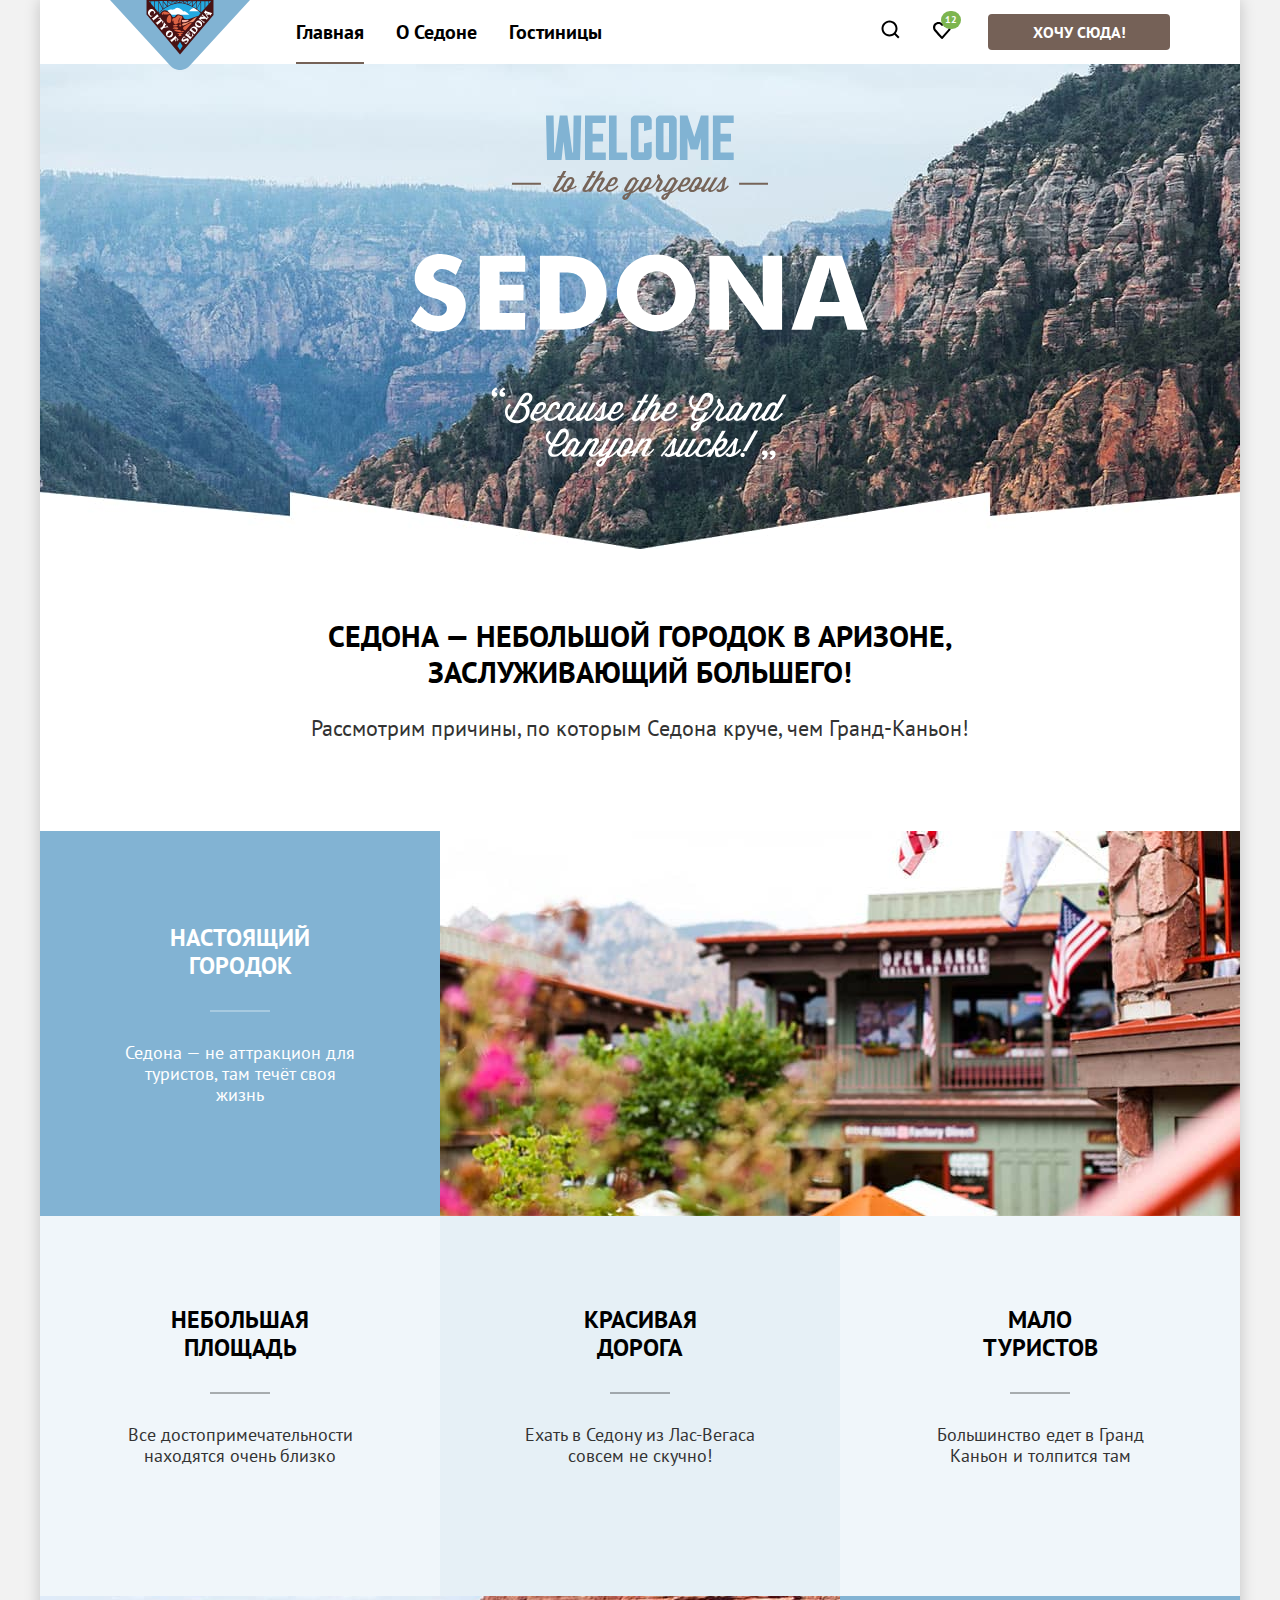
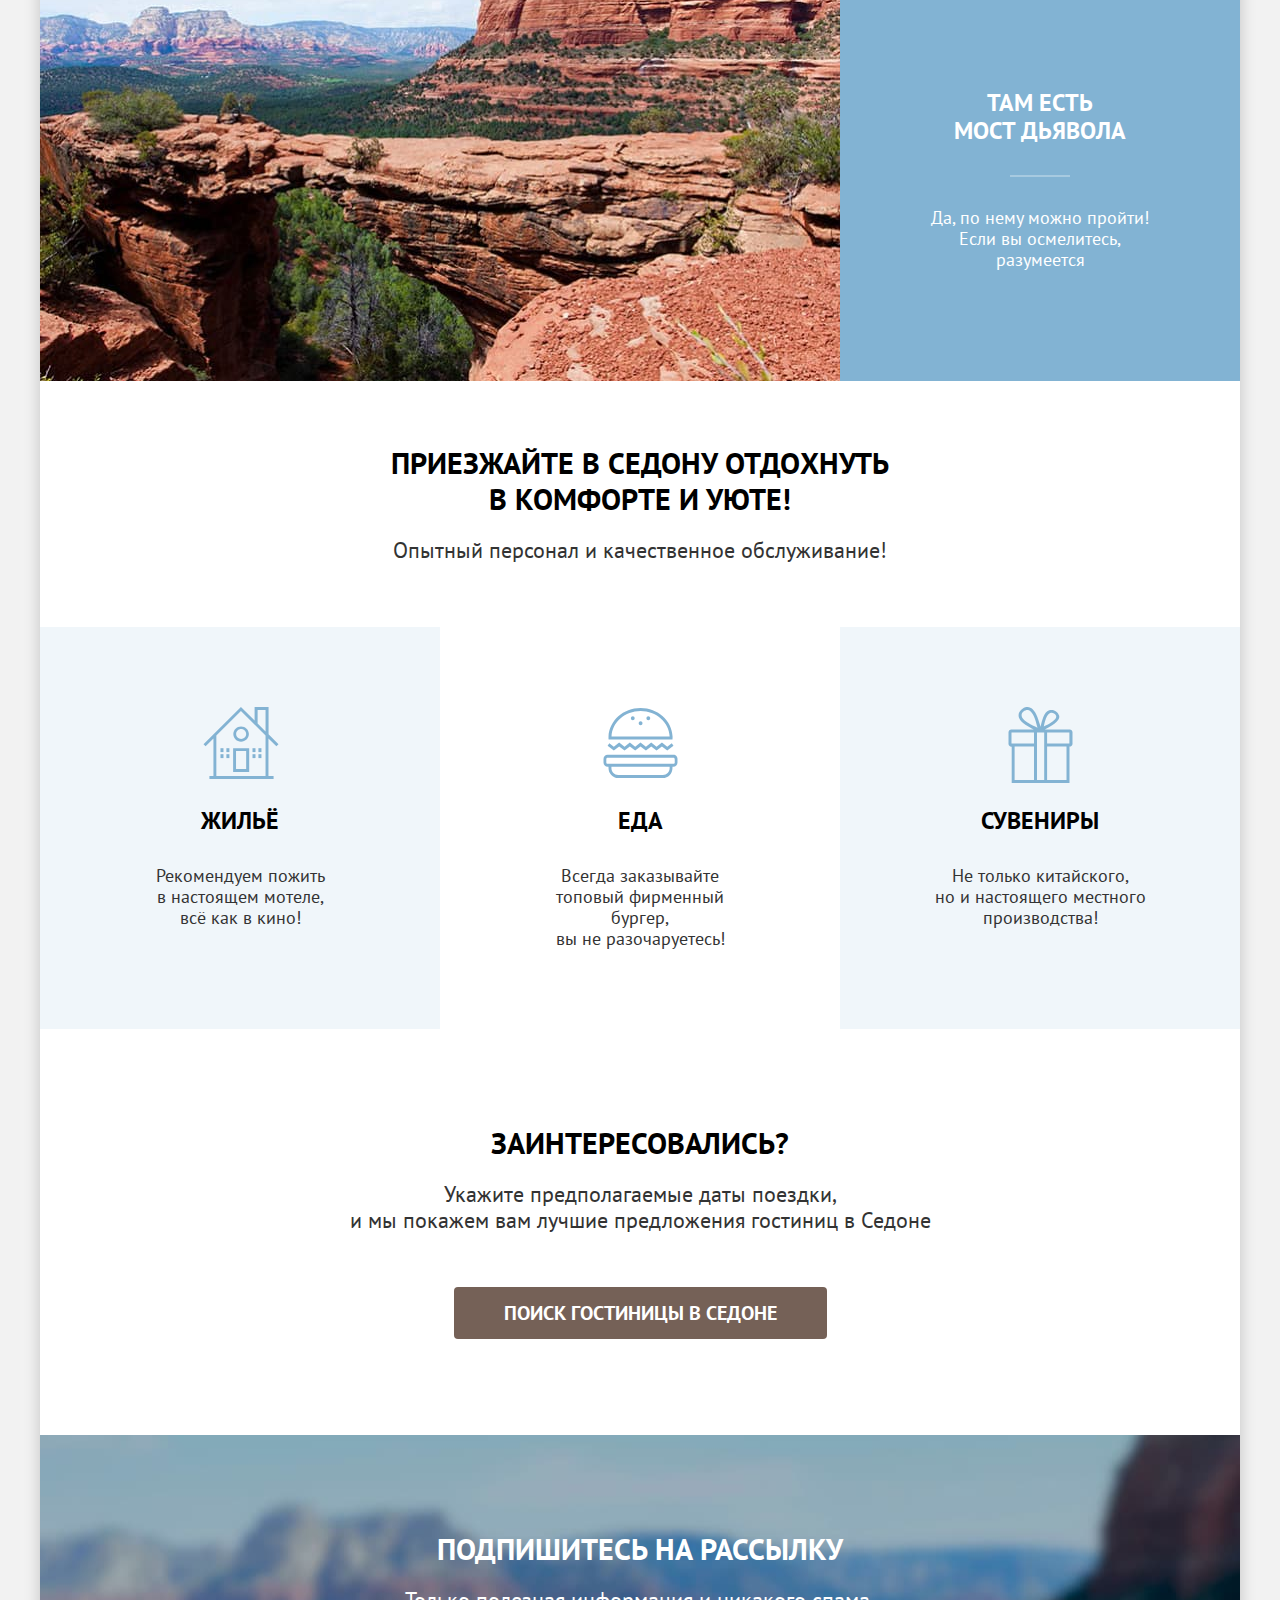
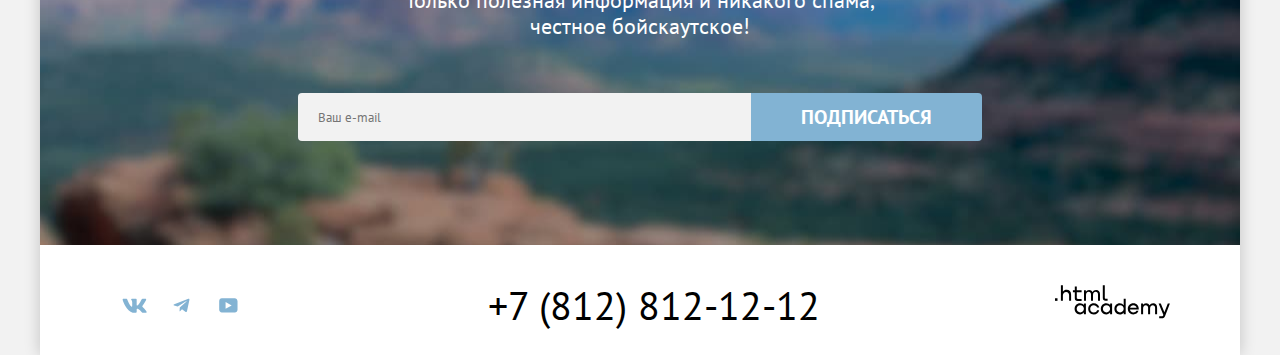
==== 9/index.html @ 5ef9a670 ":heavy_check_mark: Сборка #9" ====
<!DOCTYPE html>
<html lang="ru">

  <head>
    <meta charset="utf-8" />
    <link rel="stylesheet" href="styles/styles.css">
    <title>Седона - город в Аризоне</title>
    <base href="https://htmlacademy-htmlcss.github.io/2391991-sedona-38/9/">
</head>

  <body>
    <div class="page-container">
      <header class="page-header" data-test="header">
        <nav class="navigation">
          <a class="logo-link">
            <img class="logo" src="images/logo.svg" width="140" height="70" alt="Логотип сайта Sedona" />
          </a>
          <ul class="navigation-list">
            <li class="navigation-item">
              <a class="navigation-link navigation-link-current">Главная</a>
            </li>
            <li class="navigation-item">
              <a class="navigation-link" href="#">О Седоне</a>
            </li>
            <li class="navigation-item">
              <a class="navigation-link" href="catalog.html">Гостиницы</a>
            </li>
          </ul>

          <ul class="navigation-list navigation-user">
            <li class="navigation-item">
              <a class="navigation-link" href="#">
                <svg class="navigation-icon" aria-hidden="true" focusable="false" xmlns="http://www.w3.org/2000/svg"
                  width="19" height="19" viewBox="0 0 19 19" fill="none">
                  <path
                    d="M18.5 17.0083L14.8 13.3287C15.8 12.0359 16.5 10.3453 16.5 8.4558C16.5 4.08011 12.9 0.5 8.5 0.5C4.1 0.5 0.5 4.17956 0.5 8.55525C0.5 12.9309 4.1 16.511 8.5 16.511C10.3 16.511 12 15.9144 13.4 14.8204L17.1 18.5L18.5 17.0083ZM8.5 14.5221C5.2 14.5221 2.5 11.837 2.5 8.55525C2.5 5.27348 5.2 2.5884 8.5 2.5884C11.8 2.5884 14.5 5.27348 14.5 8.55525C14.5 11.837 11.8 14.5221 8.5 14.5221Z" />
                </svg>
                <span class="visually-hidden" data-test="search">Поиск</span>
              </a>
            </li>
            <li class="navigation-item">
              <a class="navigation-link" href="#">
                <svg class="navigation-icon" aria-hidden="true" focusable="false" xmlns="http://www.w3.org/2000/svg"
                  width="18" height="17" viewBox="0 0 18 17" fill="none">
                  <path
                    d="M8.9 17C8.6 17 8.3 16.9 8.1 16.6C2.7 10.5 1.4 9.1 1.1 8.7C0.4 7.8 0 6.6 0 5.4C0 2.4 2.4 0 5.5 0C6.8 0 8 0.5 9 1.3C10 0.5 11.3 0 12.5 0C15.5 0 18 2.4 18 5.4C18 6.7 17.5 7.9 16.7 8.8L9.7 16.7C9.5 16.9 9.3 17 8.9 17ZM2.9 7.5C3.2 7.9 6.4 11.5 9 14.4L15.2 7.4C15.7 6.9 15.9 6.2 15.9 5.4C15.9 3.6 14.4 2.1 12.6 2.1C11.6 2.1 10.6 2.6 9.9 3.4C9.6 3.7 9.3 3.8 9 3.8C8.7 3.8 8.4 3.6 8.2 3.4C7.5 2.6 6.5 2.1 5.5 2.1C3.7 2.1 2.2 3.6 2.2 5.4C2.1 6.3 2.5 7 2.9 7.5C2.8 7.5 2.8 7.5 2.9 7.5Z" />
                </svg>
                <span class="visually-hidden">Реакции</span>
                <span class="navigation-user-value">12</span>
              </a>
            </li>
          </ul>

          <a class="navigation-link-button" href="#">Хочу сюда!</a>

        </nav>
      </header>

      <main class="main-content main-container" data-test="main">
        <section class="hero" data-test="hero">
          <h1 class="visually-hidden">Welcome to the gorgeous Sedona Because the Grand Canyon sucrs</h1>
          <img class="logo-hero" src="images/welcome.svg" width="458" height="352"
            alt="Welcome to the gorgeous Sedona Because the Grand Canyon sucrs" />
        </section>

        <section class="advantages" data-test="advantages">
          <h2 class="visually-hidden">Преимущества</h2>
          <p class="advantages-title">Седона — небольшой городок в Аризоне,<br> заслуживающий большего!</p>
          <p class="advantages-description">Рассмотрим причины, по которым Седона круче, чем Гранд-Каньон!</p>
          <ul class="advantages-list">
            <li class="advantages-item advantages-item-wide">
              <div class="advantages-item-container">
                <h3 class="advantages-item-title">Настоящий городок</h3>
                <p class="advantages-item-description">
                  Седона — не аттракцион для туристов, там течёт своя жизнь
                </p>
              </div>
              <img class="advantages-img" src="images/advantages/advantages-1.jpg" width="800" height="385"
                alt="Фото города Седона" />
            </li>
            <li class="advantages-item">
              <div class="advantages-item-container">
                <h3 class="advantages-item-title">Небольшая площадь</h3>
                <p class="advantages-item-description">
                  Все достопримечательности находятся очень близко
                </p>
              </div>
            </li>
            <li class="advantages-item">
              <div class="advantages-item-container">
                <h3 class="advantages-item-title">Красивая дорога</h3>
                <p class="advantages-item-description">
                  Ехать в Седону из Лас-Вегаса совсем не скучно!
                </p>
              </div>
            </li>
            <li class="advantages-item">
              <div class="advantages-item-container">
                <h3 class="advantages-item-title">Мало туристов</h3>
                <p class="advantages-item-description">
                  Большинство едет в Гранд Каньон и толпится там
                </p>
              </div>
            </li>
            <li class="advantages-item advantages-item-wide advantages-item-wide-reverse">
              <div class="advantages-item-container">
                <h3 class="advantages-item-title">Там есть мост дьявола</h3>
                <p class="advantages-item-description">
                  Да, по нему можно пройти! Если вы осмелитесь, разумеется
                </p>
              </div>
              <img class="advantages-img" src="images/advantages/advantages-2.jpg" width="800" height="385"
                alt="Достопримечательность Мост Дьявола" />
            </li>
          </ul>
        </section>

        <section class="rest">
          <h2>Приезжайте в Седону отдохнуть<br> в комфорте и уюте!</h2>
          <p class="rest-description">Опытный персонал и качественное обслуживание!</p>
          <ul class="rest-list">
            <li class="rest-item rest-item-1">
              <h3 class="rest-item-title">Жильё</h3>
              <p class="rest-item-description">
                Рекомендуем пожить<br> в настоящем мотеле,<br> всё как в кино!
              </p>
            </li>
            <li class="rest-item rest-item-2">
              <h3 class="rest-item-title">Еда</h3>
              <p class="rest-item-description">
                Всегда заказывайте<br> топовый фирменный бургер,<br> вы не разочаруетесь!
              </p>
            </li>
            <li class="rest-item rest-item-3">
              <h3 class="rest-item-title">Сувениры</h3>
              <p class="rest-item-description">
                Не только китайского,<br> но и настоящего местного производства!
              </p>
            </li>
          </ul>
        </section>

        <section class="form">
          <h2 class="visually-hidden">Поиск гостиниц</h2>
          <p class="form-title">Заинтересовались?</p>
          <p class="form-description">
            Укажите предполагаемые даты поездки,<br> и мы покажем вам лучшие
            предложения гостиниц в Седоне
          </p>
          <button class="button-form" type="button">Поиск гостиницы в Седоне</button>
        </section>

        <section class="newsletter" data-test="subscribe">
          <div class="newsletter-container">
            <h2 class="newsletter-title">Подпишитесь на рассылку</h2>
            <p class="newsletter-description">
              Только полезная информация и никакого спама,<br> честное бойскаутское!
            </p>
            <form class="newsletter-form" action="https://echo.htmlacademy.ru/" method="post">
              <label class="visually-hidden" for="newsletter-email">Email</label>
              <input class="field" placeholder="Ваш e-mail" type="email" name="newsletter-email" id="newsletter-email"
                required />
              <button class="newsletter-button" type="button">
                <span>Подписаться</span>
              </button>
            </form>
          </div>
        </section>
      </main>

      <footer class="page-footer" data-test="footer">
        <div class="footer-container">
          <section class="footer-social">
            <h2 class="visually-hidden">Ссылки на социальные сети</h2>
            <ul class="footer-social-list">
              <li class="footer-social-item">
                <a class="footer-social-link footer-link-vk" href="https://vk.com/htmlacademy">
                  <svg class="footer-social-icon" aria-hidden="true" focusable="false"
                    xmlns="http://www.w3.org/2000/svg" width="25" height="15" viewBox="0 0 25 15" fill="none">
                    <path fill-rule="evenodd" clip-rule="evenodd"
                      d="M24.1164 1.80445C24.2824 1.25845 24.1164 0.856445 23.3214 0.856445H20.6964C20.0284 0.856445 19.7204 1.20345 19.5534 1.58645C19.5534 1.58645 18.2184 4.78245 16.3274 6.85845C15.7154 7.46045 15.4374 7.65145 15.1034 7.65145C14.9364 7.65145 14.6854 7.46045 14.6854 6.91345V1.80445C14.6854 1.14845 14.5014 0.856445 13.9454 0.856445H9.81738C9.40038 0.856445 9.14938 1.16045 9.14938 1.44945C9.14938 2.07045 10.0954 2.21445 10.1924 3.96245V7.76045C10.1924 8.59345 10.0394 8.74444 9.70538 8.74444C8.81538 8.74444 6.65038 5.53345 5.36538 1.85945C5.11638 1.14445 4.86438 0.856445 4.19338 0.856445H1.56638C0.816382 0.856445 0.666382 1.20345 0.666382 1.58645C0.666382 2.26845 1.55638 5.65645 4.81138 10.1374C6.98138 13.1974 10.0364 14.8564 12.8194 14.8564C14.4884 14.8564 14.6944 14.4884 14.6944 13.8534V11.5404C14.6944 10.8034 14.8524 10.6564 15.3814 10.6564C15.7714 10.6564 16.4384 10.8484 17.9964 12.3234C19.7764 14.0724 20.0694 14.8564 21.0714 14.8564H23.6964C24.4464 14.8564 24.8224 14.4884 24.6064 13.7604C24.3684 13.0364 23.5184 11.9854 22.3914 10.7384C21.7794 10.0284 20.8614 9.26345 20.5824 8.88045C20.1934 8.38945 20.3044 8.17044 20.5824 7.73345C20.5824 7.73345 23.7824 3.30745 24.1154 1.80445H24.1164Z" />
                  </svg>
                  <span class="visually-hidden">Vkontakte</span>
                </a>
              </li>
              <li class="footer-social-item">
                <a class="footer-social-link footer-link-tg" href="https://t.me/htmlacademy">
                  <svg class="footer-social-icon" aria-hidden="true" focusable="false"
                    xmlns="http://www.w3.org/2000/svg" width="18" height="17" viewBox="0 0 18 17" fill="none">
                    <path
                      d="M16.785 0.955705L0.840489 7.1042C-0.247661 7.54126 -0.241365 8.14828 0.640845 8.41897L4.73445 9.69597L14.2058 3.72014C14.6537 3.44766 15.0629 3.59424 14.7265 3.89281L7.05283 10.8183H7.05103L7.05283 10.8192L6.77045 15.0387C7.18413 15.0387 7.36669 14.8489 7.59871 14.625L9.58705 12.6915L13.7229 15.7464C14.4855 16.1664 15.0332 15.9506 15.2229 15.0405L17.9379 2.2453C18.2158 1.13107 17.5126 0.626562 16.785 0.955705Z" />
                  </svg>
                  <span class="visually-hidden">Telegram</span>
                </a>
              </li>
              <li class="footer-social-item">
                <a class="footer-social-link footer-link-yt" href="https://www.youtube.com/user/htmlacademyru">
                  <svg class="footer-social-icon" aria-hidden="true" focusable="false"
                    xmlns="http://www.w3.org/2000/svg" width="23" height="18" viewBox="0 0 23 18" fill="none">
                    <path
                      d="M18.9402 0.356445H3.50738C1.64668 0.356445 0.333252 1.9502 0.333252 3.75645V13.8502C0.333252 15.7627 1.64668 17.3564 3.50738 17.3564H19.1591C20.8009 17.3564 22.3333 15.7627 22.3333 13.9564V3.75645C22.1143 1.9502 20.8009 0.356445 18.9402 0.356445ZM7.99494 12.8939V4.81894L15.3283 8.85645L7.99494 12.8939Z" />
                  </svg>
                  <span class="visually-hidden">Youtube</span>
                </a>
              </li>
            </ul>
          </section>
          <section class="footer-contacts">
            <h2 class="visually-hidden">Номера телефонов</h2>
            <a class="footer-number" href="tel:+78128121212">+7 (812) 812-12-12</a>
          </section>
          <section class="footer-partner">
            <h2 class="visually-hidden">Разработчик</h2>
            <a class="footer-link-logo-html" href="https://htmlacademy.ru/">
              <svg class="logo-html" aria-hidden="true" focusable="false" xmlns="http://www.w3.org/2000/svg" width="115"
                height="34" viewBox="0 0 115 34" fill="none">
                <path d="M0 13.2564V15.8564H2.5V13.2564H0Z" fill="black" />
                <path
                  d="M11.6 4.85645C10 4.85645 8.8 5.55645 8 6.55645H7.9V0.356445H5.9V15.8564H7.9V10.5564C7.9 8.45645 9.2 6.95645 11.2 6.95645C13 6.95645 14.1 8.35645 14.1 10.1564V15.8564H16.1V9.75644C16.2 6.75644 14.3 4.85645 11.6 4.85645Z" />
                <path
                  d="M26.6 5.15645H21.8V1.45645H19.8V5.25645H17.9V7.25645H19.8V13.2564C19.8 14.9564 20.8 15.9564 22.5 15.9564H26.6V13.9564H22.9C22.2 13.9564 21.8 13.5564 21.8 12.8564V7.15645H26.6V5.15645Z" />
                <path
                  d="M41.1 4.95645C39.5 4.95645 38.2 5.75644 37.6 7.05645H37.5C36.9 5.85645 35.7 4.95645 34.1 4.95645C32.7 4.95645 31.6 5.75645 31 6.75645H30.9V5.15645H29V15.7564H31V10.3564C31 8.35645 32 6.85645 33.6 6.85645C35.1 6.85645 36 7.85645 36 9.45645V15.7564H38V10.1564C38 7.75645 39.4 6.85645 40.6 6.85645C42.1 6.85645 43 7.85645 43 9.45645V15.7564H45V9.25644C45.1 6.75644 43.6 4.95645 41.1 4.95645Z" />
                <path
                  d="M47.8 13.0564C47.8 14.7564 48.8 15.7564 50.6 15.7564H52.6V13.7564H50.9C50.2 13.7564 49.8 13.3564 49.8 12.6564V0.356445H47.8V13.0564Z" />
                <path
                  d="M28.9 20.0564C28 18.9564 26.7 18.2564 25 18.2564C21.9 18.2564 19.6 20.5564 19.6 23.8564C19.6 27.1564 21.9 29.4564 25 29.4564C26.8 29.4564 28 28.6564 28.8 27.5564H28.9V29.1564H30.9V18.5564H28.9V20.0564ZM25.3 27.4564C23.1 27.4564 21.7 25.8564 21.7 23.8564C21.7 21.8564 23.1 20.2564 25.3 20.2564C27.5 20.2564 28.9 21.8564 28.9 23.8564C28.9 25.7564 27.5 27.4564 25.3 27.4564Z" />
                <path
                  d="M44.2 22.3564C43.7 19.9564 41.6 18.2564 38.8 18.2564C35.4 18.2564 33.2 20.7564 33.2 23.8564C33.2 26.9564 35.4 29.4564 38.8 29.4564C41.6 29.4564 43.7 27.6564 44.2 25.2564H42.1C41.7 26.5564 40.4 27.5564 38.8 27.5564C36.6 27.5564 35.2 25.9564 35.2 23.9564C35.2 21.9564 36.6 20.3564 38.8 20.3564C40.4 20.3564 41.6 21.3564 42.1 22.5564H44.2V22.3564Z" />
                <path
                  d="M55.1 20.0564C54.2 18.9564 52.9 18.2564 51.2 18.2564C48.1 18.2564 45.8 20.5564 45.8 23.8564C45.8 27.1564 48.1 29.4564 51.2 29.4564C53 29.4564 54.2 28.6564 55 27.5564H55.1V29.1564H57.1V18.5564H55.1V20.0564ZM51.5 27.4564C49.3 27.4564 47.9 25.8564 47.9 23.8564C47.9 21.8564 49.3 20.2564 51.5 20.2564C53.7 20.2564 55.1 21.8564 55.1 23.8564C55.1 25.7564 53.6 27.4564 51.5 27.4564Z" />
                <path
                  d="M68.7 20.1564C67.8 19.0564 66.5 18.2564 64.8 18.2564C61.7 18.2564 59.4 20.5564 59.4 23.8564C59.4 27.1564 61.6 29.4564 64.8 29.4564C66.5 29.4564 67.8 28.6564 68.6 27.6564H68.7V29.1564H70.7V13.7564H68.7V20.1564ZM65.1 27.4564C62.9 27.4564 61.5 25.8564 61.5 23.8564C61.5 21.8564 62.9 20.2564 65.1 20.2564C67.3 20.2564 68.7 21.8564 68.7 23.8564C68.6 25.8564 67.2 27.4564 65.1 27.4564Z" />
                <path
                  d="M78.3 18.2564C75 18.2564 72.8 20.7564 72.8 23.8564C72.8 26.8564 74.9 29.4564 78.3 29.4564C80.8 29.4564 82.8 28.1564 83.5 25.8564H81.4C80.9 26.8564 79.8 27.4564 78.4 27.4564C76.5 27.4564 75.1 26.1564 75 24.5564H83.8C84 20.9564 81.8 18.2564 78.3 18.2564ZM78.3 20.1564C80 20.1564 81.3 21.1564 81.6 22.7564H75.1C75.4 21.2564 76.6 20.1564 78.3 20.1564Z" />
                <path
                  d="M98.2 18.2564C96.6 18.2564 95.3 19.0564 94.6 20.2564H94.5C93.9 19.0564 92.7 18.2564 91.1 18.2564C89.7 18.2564 88.6 18.9564 88 20.0564V18.5564H86.1V29.1564H88.1V23.7564C88.1 21.7564 89.1 20.3564 90.7 20.2564C92.2 20.2564 93.1 21.2564 93.1 22.8564V29.1564H95.1V23.5564C95.1 21.1564 96.5 20.2564 97.7 20.2564C99.2 20.2564 100.1 21.2564 100.1 22.8564V29.1564H102.1V22.6564C102.2 20.0564 100.7 18.2564 98.2 18.2564Z" />
                <path
                  d="M109.4 27.3564L105.8 18.4564H103.6L108.4 30.0564C108.1 30.9564 107.7 31.2564 106.7 31.2564H104.2V33.2564H106.7C108.5 33.2564 109.5 32.4564 110.2 30.6564L114.9 18.4564H112.8L109.4 27.3564Z" />
              </svg>
            </a>
          </section>
        </div>
      </footer>
    </div>
  </body>

</html>
---- 9/styles/styles.css ----
@font-face {
    font-family: "PT Sans";
    font-style: normal;
    font-weight: 400;
    src: url(../fonts/ptsans-400.woff2) format("woff2");
    font-display: swap;
}

@font-face {
    font-family: "PT Sans";
    font-style: normal;
    font-weight: 700;
    src: url(../fonts/ptsans-700.woff2) format("woff2");
    font-display: swap;
}

html {
    height: 100%;
}

body {
    height: 100%;
    min-width: 1280px;
    font-family: "PT Sans", sans-serif;
    font-size: 22px;
    line-height: 26px;
    color: #333333;
    background-color: #f2f2f2;
    margin: 0;
}

.page-container {
    display: flex;
    flex-direction: column;
    min-height: 100%;
    margin: 0 auto;
    width: 1200px;
    background-color: #ffffff;
    box-shadow: 0px 0px 15px 0px rgba(0, 0, 0, 0.20);
}

.visually-hidden {
    position: absolute;
    width: 1px;
    height: 1px;
    margin: -1px;
    padding: 0;
    border: 0;
    clip: rect(0 0 0 0);
    overflow: hidden;
  }

/* page-header */
.page-header {
    background-color: #ffffff;
    width: 1200px;
}

.navigation {
    display: flex;
    padding: 0 70px;
    justify-content: space-between;
    align-items: flex-start;
}

.logo {
    display: block;
    position: relative;
    margin-bottom: -6px;
}

.navigation-list {
    display: flex;
    flex-wrap: wrap;
    width: 620px;
    margin: 0;
    margin-left: 30px;
    padding: 0;
    list-style: none;
}

.navigation-user {
    display: flex;
    justify-content: flex-end;
    list-style: none;
    max-width: 268px;
    margin-left: auto;
    padding: 0;
}

.navigation-user .navigation-item:last-child {
    margin-right: 20px;
}

.navigation-link {
    position: relative;
    display: block;
    padding: 20px 16px;
    font-size: 20px;
    font-weight: 700;
    line-height: 24px;

    text-align: center;
    color: #000000;
    text-decoration: none;
    text-transform: capitalize;
}

.navigation-link:hover {
    background-color: rgba(131, 179, 211, 0.20);
}

.navigation-link:active {
    background-color: #82B3D3;
}

.navigation-link:focus {
    background-color: #68A2CA;
}

.navigation-link-current::before {
    content: "";
    position: absolute;
    right: 16px;
    left: 16px;
    bottom: 0;
    height: 2px;
    background-color: #756257;
}


.navigation-user .navigation-link {
    min-width: 20px;
    min-height: 20px;
}

.navigation-icon {
    right: auto;
    left: 20px;
    margin: auto 0;
    fill: #000000;
}

.navigation-user-value {
    display: block;
    position: absolute;
    top: 11px;
    right: 7px;

    color: #ffffff;
    background-color: #7DB54F;
    border-radius: 10px;
    min-width: 10px;
    height: 10px;
    padding: 4px;

    font-size: 10px;
    line-height: 10px;
}

.navigation-link-button {
    text-align: center;
    color: #ffffff;
    align-self: center;

    font-size: 16px;
    font-weight: 700;
    line-height: 20px;
    text-transform: uppercase;
    text-decoration: none;

    background-color: #756157;
    border-radius: 4px;

    padding: 8px 34px;
    width: 160px;
}

.navigation-link-button:hover {
    background-color: #615048;
}

.navigation-link-button:active {
    background-color: #756157;
    color: rgba(255, 255, 255, 0.30);
}

.navigation-link-button:focus {
    background-color: #615048;
}

.navigation-link-button:disabled {
    color: #ffffff;
    background-color: #E5E5E5;
}

/* main-container */
.main-container {
    flex-grow: 1;
}

/* hero */
.hero {
    display: block;
    background-image: url("../images/background/hero-background.jpg");
    background-color: #f2f2f2;
    background-size: cover;
    background-repeat: no-repeat;
    background-position: center bottom;
    padding-top: 51px;
    padding-bottom: 82px;
    margin-bottom: 69px;
}

.logo-hero {
    display: block;
    margin: 0 auto;
}

/* advantages */
.advantages {
    background-color: #ffffff;
    padding: 0;
    margin: 0;
    margin-bottom: 64px;
}

.advantages-title {
    color: #000000;
    text-align: center;

    margin: 0;
    margin-bottom: 25px;
    font-size: 30px;
    font-weight: 700;
    line-height: 36px;
    text-transform: uppercase;
}

.advantages-description {
    text-align: center;
    margin: 0;
    margin-bottom: 90px;
}

.advantages-list {
    display: flex;
    flex-wrap: wrap;
    margin: 0;
    padding: 0;
    list-style: none;
}

.advantages-item {
    background-color: rgba(131, 179, 211, 0.12);
}

.advantages-item:nth-of-type(3) {
    background-color: rgba(131, 179, 211, 0.20);
}

.advantages-item-wide {
    display: flex;
    flex-wrap: wrap;
    width: 100%;
    background-color: #82B3D3;
}

.advantages-item-wide-reverse {
    flex-direction: row-reverse;
}

.advantages-item-container {
    width: 230px;
    min-height: 200px;

    display: flex;
    flex-direction: column;
    justify-content: flex-start;
    align-items: center;

    padding: 90px 85px;
    margin-top: auto;
    margin-bottom: auto;
}

.advantages-img {
    display: block;
    height: 100%;
    object-fit: contain;
}

.advantages-item-title {
    color: #000000;

    max-width: 172px;
    margin-top: 0;
    margin-bottom: 30px;
    font-size: 24px;
    line-height: 28px;
    text-align: center;
    text-transform: uppercase;
}

.advantages-item-title::after {
    display: block;
    content: "";
    margin: 30px auto 0;
    width: 60px;
    height: 2px;
    background-color: rgba(0, 0, 0, 0.30);
}

.advantages-item-wide .advantages-item-title::after {
    background-color: rgba(255, 255, 255, 0.30);
}

.advantages-item-wide .advantages-item-title {
    color: #ffffff;
}

.advantages-item-description {
    text-align: center;
    padding: 0;
    margin: 0;
    font-size: 18px;
    line-height: 21px;
}

.advantages-item-wide .advantages-item-description {
    color: #ffffff;
}

/* rest */
.rest {
    background-color: #ffffff;
    margin: 0;
    margin-bottom: 96px;
}

.rest h2 {
    text-align: center;
    color: #000000;

    padding: 0;
    margin: 0;
    margin-bottom: 20px;
    font-size: 30px;
    line-height: 36px;
    text-transform: uppercase;
}

.rest-description {
    text-align: center;
    margin: 0;
    margin-bottom: 64px;
}

.rest-list {
    display: flex;

    list-style: none;
    padding: 0;
    margin: 0;
}

.rest-item {
    width: 400px;

    display: flex;
    flex-direction: column;
    justify-content: flex-start;
    align-items: center;

    padding: 180px 85px 80px;

    background-color: rgba(131, 179, 211, 0.12);
    background-position: center 80px;
    background-repeat: no-repeat;
}

.rest-item-title {
    color: #000000;
    text-align: center;

    width: 172px;
    margin: 0;
    margin-bottom: 30px;
    font-size: 24px;
    line-height: 28px;
    text-transform: uppercase;
}

.rest-item-description {
    text-align: center;
    padding: 0;
    margin: 0;
    font-size: 18px;
    line-height: 21px;
}

.rest-item-1 {
    background-image: url("../images/rest/rest-icon-1.svg");

}

.rest-item-2 {
    background-image: url("../images/rest/rest-icon-2.svg");
    background-color: #ffffff;
}

.rest-item-3 {
    background-image: url("../images/rest/rest-icon-3.svg");
}

/* form */
.form {
    display: flex;
    flex-direction: column;
    align-items: center;
    text-align: center;
    background-color: #ffffff;
    margin: 0;
    margin-bottom: 96px;
}

.form-title {
    color: #000000;
    margin: 0;
    margin-bottom: 20px;

    font-size: 30px;
    font-weight: 700;
    line-height: 36px;
    text-transform: uppercase;
}

.form-description {
    margin: 0;
    margin-bottom: 54px;
}

.button-form {
    font-family: inherit;
    background-color: #756157;
    color: #ffffff;
    border: none;
    border-radius: 4px;

    text-align: center;
    font-size: 20px;
    font-weight: 700;
    line-height: 36px;
    text-transform: uppercase;

    padding: 8px 50px;
    display: inline-block;
    cursor: pointer;
}

.button-form:hover {
    background-color: #615048;
}

.button-form:active {
    background-color: #756157;
    color: rgba(255, 255, 255, 0.30);
}

.button-form:focus {
    background-color: #615048;
}

.button-form:disabled {
    color: #ffffff;
    background-color: #E5E5E5;
}

/* newsletter */
.newsletter {
    display: flex;
    flex-direction: column;
    align-items: center;
    text-align: center;

    padding: 96px 258px 104px;

    background-image: url("../images/background/newsletter-background.jpg");
    background-color: #296085;
    color: #ffffff;
    background-size: cover;
    background-repeat: no-repeat;
    background-position: center;
}

.newsletter-container {
    width: 684px;
}

.newsletter-title {
    padding: 0;
    margin: 0;
    margin-bottom: 20px;
    font-size: 30px;
    line-height: 36px;
    text-transform: uppercase;
}

.newsletter-description {
    margin: 0;
    margin-bottom: 54px;
}

.newsletter-form {
    display: flex;
}

.field {
    font-family: inherit;
    background-color: #F2F2F2;
    color: #000000;
    border-radius: 4px 0 0 4px;
    border: none;

    line-height: 24px;

    width: 452px;
    padding: 12px 20px;
}

.newsletter-button {
    font-family: inherit;
    color: #ffffff;
    background-color: #82B3D3;
    border: none;
    border-radius: 0 4px 4px 0;
    padding: 0 50px;
    width: 232px;

    text-align: center;
    font-size: 20px;
    font-weight: 700;
    line-height: 36px;
    text-transform: uppercase;
}

.newsletter-button:hover {
    background-color: #68A2CA;
}

.newsletter-button:active {
    background-color: #82B3D3;
    color: rgba(255, 255, 255, 0.30);
}

.newsletter-button:focus {
    background-color: #68A2CA;
}

.newsletter-button:disabled {
    color: #ffffff;
    background-color: #E5E5E5;
}

/* page-footer */
.page-footer {
    background-color: #ffffff;
}

.footer-container {
    display: flex;
    justify-content: space-between;

    padding: 40px 70px 30px;
    margin: 0;
}

.footer-social {
    width: 142px;
}

.footer-social-list {
    display: flex;
    flex-wrap: wrap;

    margin: 0;
    padding: 0;
    list-style: none;
}

.footer-social-item {
    width: 47px;
    height: 40px;
    margin: 0;
    padding: 0;
    position: relative;
}

.footer-social-link {
    display: flex;
    justify-content: center;
    align-items: center;
    width: 48px;
    height: 40px;
}

.footer-social-icon {
    display: block;
    width: 25px;
    height: 15px;
    fill: #83B3D3;
}

.footer-social-link:hover .footer-social-icon {
    fill: #68A2CA;
}

.footer-social-link:active .footer-social-icon {
    fill: #68A2CA;
    fill-opacity: 0.3;
}

.footer-social-link:focus .footer-social-icon {
    fill: #68A2CA;
}


.footer-number {
    color: #000000;
    text-align: center;
    font-size: 40px;
    font-weight: 400;
    line-height: 40px;
    text-transform: uppercase;
    text-decoration: none;
}

.footer-number:hover {
    color: #756157;
}

.footer-number:active {
    color: rgba(117, 97, 87, 0.30);
}

.footer-number:focus {
    color: #756157;
}

.footer-link-logo-html {
    display: flex;
    justify-content: center;
    align-items: center;
    width: 115px;
    height: 34px;
}

.logo-html {
    display: block;
    width: 115px;
    height: 34px;
    fill: #000000;
}

.footer-link-logo-html:hover .logo-html {
    fill: #756157;
}

.footer-link-logo-html:active .logo-html {
    fill: #756157;
    fill-opacity: 0.3;
}

.footer-link-logo-html:focus .logo-html {
    fill: #756157;
}

/* Начало страницы КАТАЛОГ */

/* main-inner */
.main-background {
    display: block;
    background-image: url("../images/background/catalog-filter-background.jpg");
    color: #ffffff;
    background-color: #296085;
    background-repeat: no-repeat;
    background-size: cover;

    padding: 35px 70px 70px;
    margin: 0;
}

.inner-header-title {
    margin: 0;
    margin-bottom: 8px;
    font-size: 60px;
    line-height: 78px;
}

.breadcrumbs {
    display: flex;
    list-style: none;
    margin: 0;
    padding: 0;
    margin-bottom: 40px;
}

.breadcrumbs-item {
    display: flex;
    align-items: center;
    margin-right: 10px;
    list-style-type: none;
}

.breadcrumbs-item:not(:last-child):after {
    content: "";
    display: block;
    background-image: url("../images/breadcrumbs-icons/breadcrumbs.svg");
    width: 7px;
    height: 10px;
    background-position: center;
    background-repeat: no-repeat;
    background-size: 100%;
    margin-left: 10px;
}

.breadcrumbs-link {
    display: block;
    font-size: 16px;
    line-height: 21px;
    text-decoration: none;
    padding: 0;
    margin: 0;
}

.breadcrumbs-link:hover {
    color: rgba(255, 255, 255, 0.60);
}

.breadcrumbs-link:active {
    color: rgba(255, 255, 255, 0.30);
}

.breadcrumbs-link:focus {
    color: #ffffff;
}

.breadcrumbs-link-house {
    display: flex;
    justify-content: center;
    align-items: center;
    width: 12px;
    height: 12px;
}

.breadcrumbs-icon-house {
    display: block;
    width: 12px;
    height: 12px;
    fill: #ffffff;
}

.breadcrumbs-link-house:hover .breadcrumbs-icon-house {
    fill: #ffffff;
    fill-opacity: 0.6;
}

.breadcrumbs-link-house:active .breadcrumbs-icon-house {
    fill: #ffffff;
    fill-opacity: 0.3;
}

.breadcrumbs-link-house:focus .breadcrumbs-icon-house {
    fill: #ffffff;
    fill: 0.3;
}

/* filter */
.container-filter {
    display: flex;
}

.catalog-filter-group {
    border: none;
    padding: 0;
    margin: 0;
    margin-right: 70px;
}

.catalog-filter-group-price {
    margin-left: auto;
}

.catalog-filter-list {
    padding: 0;
    margin: 0;
    list-style: none;
}

.catalog-filter-list-price {
    display: flex;
}

.catalog-filter-title {
    margin-bottom: 32px;
    font-size: 20px;
    font-weight: 700;
    line-height: 24px;
    text-transform: capitalize;
}

.control {
    font-size: 18px;
    line-height: 23px;
}

/* .control:hover {
    opacity: 0.6;
}

.control:active {
    border: none;
    opacity: 0.3;
} */

/* .control-input {

} */

/* .control-input:hover {
    opacity: 0.6;
}

.control-input:focus {
    border: none;
    border-radius: 4px;
    outline: 3px solid #83B3D3;
}

.control-input:active {
    opacity: 0.3;
    border: none;
    border-radius: 4px;
}

.control-input-price {
    width: 143px;
} */

.range {
    width: 288px;
}

.range-wrapper-inputs {
    display: flex;
}

.catalog-filter-label:not(:last-child) {
    margin-right: 2px;
}

.range-input {
    font-family: inherit;
    box-sizing: border-box;

    padding: 12px 20px;
    width: 143px;
    border-radius: 4px 0px 0px 4px;
    background: #f2f2f2;
    border: none;
}

.range-input::-webkit-outer-spin-button,
.range-input::-webkit-inner-spin-button {
    appearance: none;
    margin: 0;
}

.catalog-filter-label:last-child .range-input {
    border-radius: 0px 4px 4px 0px;
}

.range-scale {
    position: relative;
    height: 4px;
    margin-top: 44px;
    background-color: #e5e5e58d;
}

.range-bar {
    position: absolute;
    height: 4px;
    background-color: #ffffff;
}

.range-toggle {
    position: absolute;
    width: 20px;
    height: 20px;
    background: #ffffff;
    border-radius: 30%;
    border: none;
    cursor: pointer;
}

.range-toggle:hover {
    background: #ffffff;
}

.range-toggle:active {
    outline: 2px solid #83B3D3;
}

.range-toggle:focus {
    outline: 4px solid #83B3D3;
}

.toggle-min {
    top: -8px;
}

.toggle-max {
    top: -8px;
    right: -10px;
}

.container-button {
    display: flex;
    flex-direction: column;
}

.button-filter {
    font-family: inherit;
    text-align: center;
    font-size: 16px;
    font-weight: 700;
    line-height: 20px;
    text-transform: uppercase;

    width: 191px;
    height: 36px;
    padding: 0 50px;
}

.button-apply {
    color: #ffffff;
    background-color: #82B3D3;
    border: none;
    border-radius: 4px;
    margin-bottom: 32px;
}

.button-apply:hover {
    background-color: #68A2CA;
}

.button-apply:active {
    background-color: #82B3D3;
    color: rgba(255, 255, 255, 0.30);
}

.button-apply:focus {
    background-color: #68A2CA;
}

.button-apply:disabled {
    color: #ffffff;
    background-color: #E5E5E5;
}

.button-reset {
    background-color: rgba(255, 255, 255, 0);
    border: none;
    color: #ffffff;
}

.button-reset:hover {
    color: rgba(255, 255, 255, 0.30);
}

.button-reset:active {
    color: rgba(255, 255, 255, 0.30);
}

.button-reset:focus {
    border-radius: 4px;
    outline: 3px solid #83B3D3;
}

.button-reset:disabled {
    color: #ffffff;
    background-color: #E5E5E5;
}

/* catalog-products */
.catalog-products {
    display: flex;
    flex-direction: column;
    background-color: #ffffff;
    padding: 50px 70px;
}

.products-header {
    display: flex;
    margin-bottom: 40px;
}

.products-header-description {
    align-self: center;

    margin: 0;
    color: #000000;
    font-size: 30px;
    font-weight: 700;
    line-height: 36px;
    text-transform: uppercase;
}

.select-control {
    width: 292px;
    font-family: inherit;
    font-size: 18px;
    line-height: 21px;

    padding: 0 20px;

    border: 2px solid #E5E5E5;
    border-radius: 4px;
    margin-left: auto;
}

.select-control:hover {
    border: 2px solid #68A2CA;
}

.select-control:focus {
    border: 2px solid #68A2CA;
}

.select-control:disabled {
    border: 2px solid rgba(0, 0, 0, 0.30);
}

.container-location {
    margin-left: 70px;
}

.buttons-locations {
    display: flex;
    list-style: none;
    margin: 0;
    padding: 0;
}

.buttons-locations-items {
    margin-right: 8px;
}

.buttons-locations-items:last-child {
    margin-right: 0;
}

.button-location {
    display: flex;
    align-items: center;
    justify-content: center;
    width: 48px;
    height: 48px;
    background-color: inherit;
    border-radius: 4px;
    border: 2px solid #E5E5E5;
    box-sizing: border-box;
}

.button-location:hover {
    border-radius: 4px;
    outline: 2px solid #000000;
    border: none;
}

.button-location:active {
    border: none;
    border-radius: 4px;
    outline: 2px solid #000;
}

.button-location:focus {
    border: none;
    border-radius: 4px;
    outline: 2px solid #68A2CA;
}

.button-active {
    border: 2px solid #000000;
}

.button-net svg {
    fill: #000000;
}

/* products-cards */
.product-list {
    display: grid;
    grid-template-columns: repeat(3, 340px);
    list-style: none;
    padding: 0;
    margin: 0;
    margin-bottom: 40px;
    gap: 20px;
}

.card-container {
    display: flex;
    flex-direction: column;
    padding: 20px;

    border-radius: 4px;
    border: 1px solid #E6E6E6;

    height: calc(100% - 42px);
}

.product-card-img {
    display: block;
}

.product-card-container {
    display: flex;
    flex-direction: column;
    padding: 0;
    margin: 0;
    flex-grow: 1;
}

.product-card-link-title {
    color: #000000;
    font-size: 24px;
    line-height: 28px;
    text-decoration: none;

    margin-bottom: auto;
}

.product-card-title {
    padding: 16px 0;
    margin: 0;
}

.product-card-container-description {
    display: flex;
    justify-content: space-between;
    margin-bottom: 16px;
}

.product-card-description {
    font-size: 18px;
    line-height: 21px;
    padding: 0;
    margin: 0;
}

.card-price {
    font-size: 18px;
    line-height: 21px;
}

.product-button-container {
    display: flex;
    justify-content: space-between;
    margin-bottom: 16px;
}

.product-button {
    display: flex;
    justify-content: center;
    align-items: center;

    font-family: inherit;
    background-color: #756157;
    color: #ffffff;
    border-radius: 4px;
    border: none;

    font-size: 16px;
    font-weight: 700;
    line-height: 20px;
    text-transform: uppercase;

    width: 140px;
    padding: 8px 0;
}


.product-button-more-link {
    text-decoration: none;
}

.product-button-more-link:hover {
    background-color: #615048;
}

.product-button-more-link:active {
    background-color: #756157;
    color: rgba(255, 255, 255, 0.30);
}

.product-button-more-link:focus {
    background-color: #615048;
}

.product-button-more-link:disabled {
    color: #ffffff;
    background-color: #E5E5E5;
}

.product-button-favorites {
    background-color: #82B3D3;
}

.product-button-favorites:hover {
    background-color: #68A2CA;
}

.product-button-favorites:active {
    background-color: #82B3D3;
    color: rgba(255, 255, 255, 0.30);
}

.product-button-favorites:focus {
    background-color: #68A2CA;
}

.product-button-favorites:disabled {
    color: #ffffff;
    background-color: #E5E5E5;
}

.button-selected {
    background-color: #7DB54F;
}

.button-selected:hover {
    background-color: #6C9E42;
}

.button-selected:active {
    background-color: #7DB54F;
    color: rgba(255, 255, 255, 0.30);
}

.button-selected:focus {
    background-color: #6C9E42;
}

.button-selected:disabled {
    color: #ffffff;
    background-color: #E5E5E5;
}

.rating-container {
    display: flex;
    justify-content: space-between;
    align-items: center;
}


/* Разобраться как вставляются звезды */
.rating-star {
    height: 17px;
    margin: auto 0;
    background-image: url("../images/star.svg");
    background-repeat: space no-repeat;
}

.rating-star-2 {
    width: 42px;
}

.rating-star-3 {
    width: 66px;
}

.rating-star-4 {
    width: 89px;
}

.rating {
    display: flex;
    justify-content: center;
    align-items: center;

    font-family: inherit;
    width: 140px;
    padding: 8px 0;

    border-radius: 4px;
    background-color: #F2F2F2;
    font-size: 16px;
    line-height: 20px;
    text-transform: uppercase;
}

/* products-footer */
.pagination {
    display: flex;
    list-style: none;

    border-top: 1px solid #E6E6E6;;
    padding: 0;
    padding-top: 40px;
    margin: 0;
}

.pagination-item:not(:last-child) {
  margin-right: 8px;
}

.pagination-link {
    display: flex;
    justify-content: center;
    align-items: center;

    text-align: center;
    box-sizing: border-box;
    background-color: #82B3D3;
    color: #ffffff;
    border-radius: 4px;

    padding: 10px;
    min-width: 60px;
    min-height: 60px;

    font-size: 20px;
    font-weight: 700;
    line-height: 36px;
    text-transform: uppercase;
    text-decoration: none;
}

.pagination-link:hover:not(.pagination-current):not(.pagination-share) {
    border: 1px solid #82B3D3;
    background: #68A2CA;
}

.pagination-link:active:not(.pagination-current):not(.pagination-share) {
    border: 1px solid #82B3D3;
    background: #68A2CA;
}

.pagination-link:focus:not(.pagination-current):not(.pagination-share) {
    border: 1px solid #82B3D3;
    background: #68A2CA;
}

.pagination-current {
    background-color: #F2F2F2;
    color: #000000;
}

.pagination-share {
    background-color: inherit;
    color: #000000;
}

/* newsletter-catalog */
.newsletter-catalog {
    display: flex;
    flex-direction: column;
    align-items: center;
    text-align: center;

    padding: 96px 258px 104px;

    background-color: #ffffff;
}

.newsletter-catalog-title {
    color: #000000;
    font-size: 30px;
    line-height: 36px;
    text-transform: uppercase;

    padding: 0;
    margin: 0;
    margin-bottom: 20px;
}

.newsletter-catalog-description {
    margin: 0;
    margin-bottom: 54px;
}
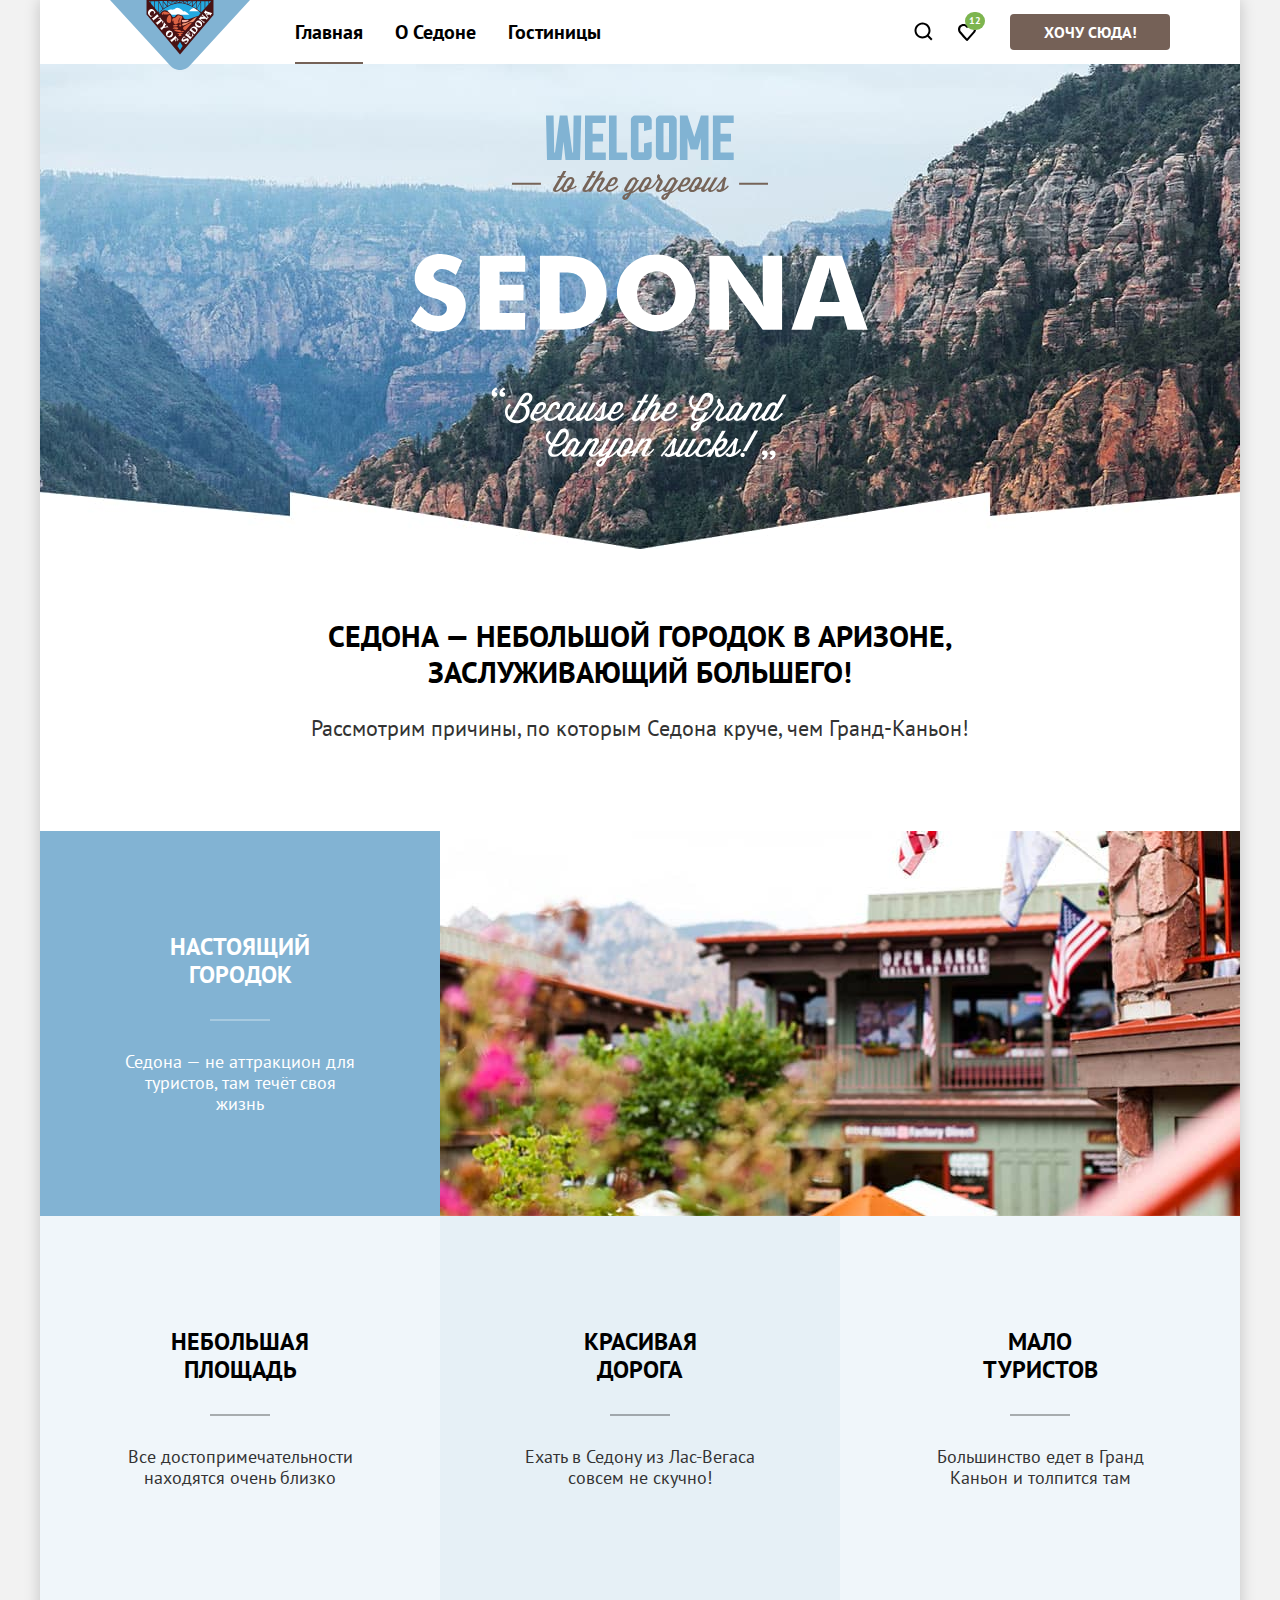
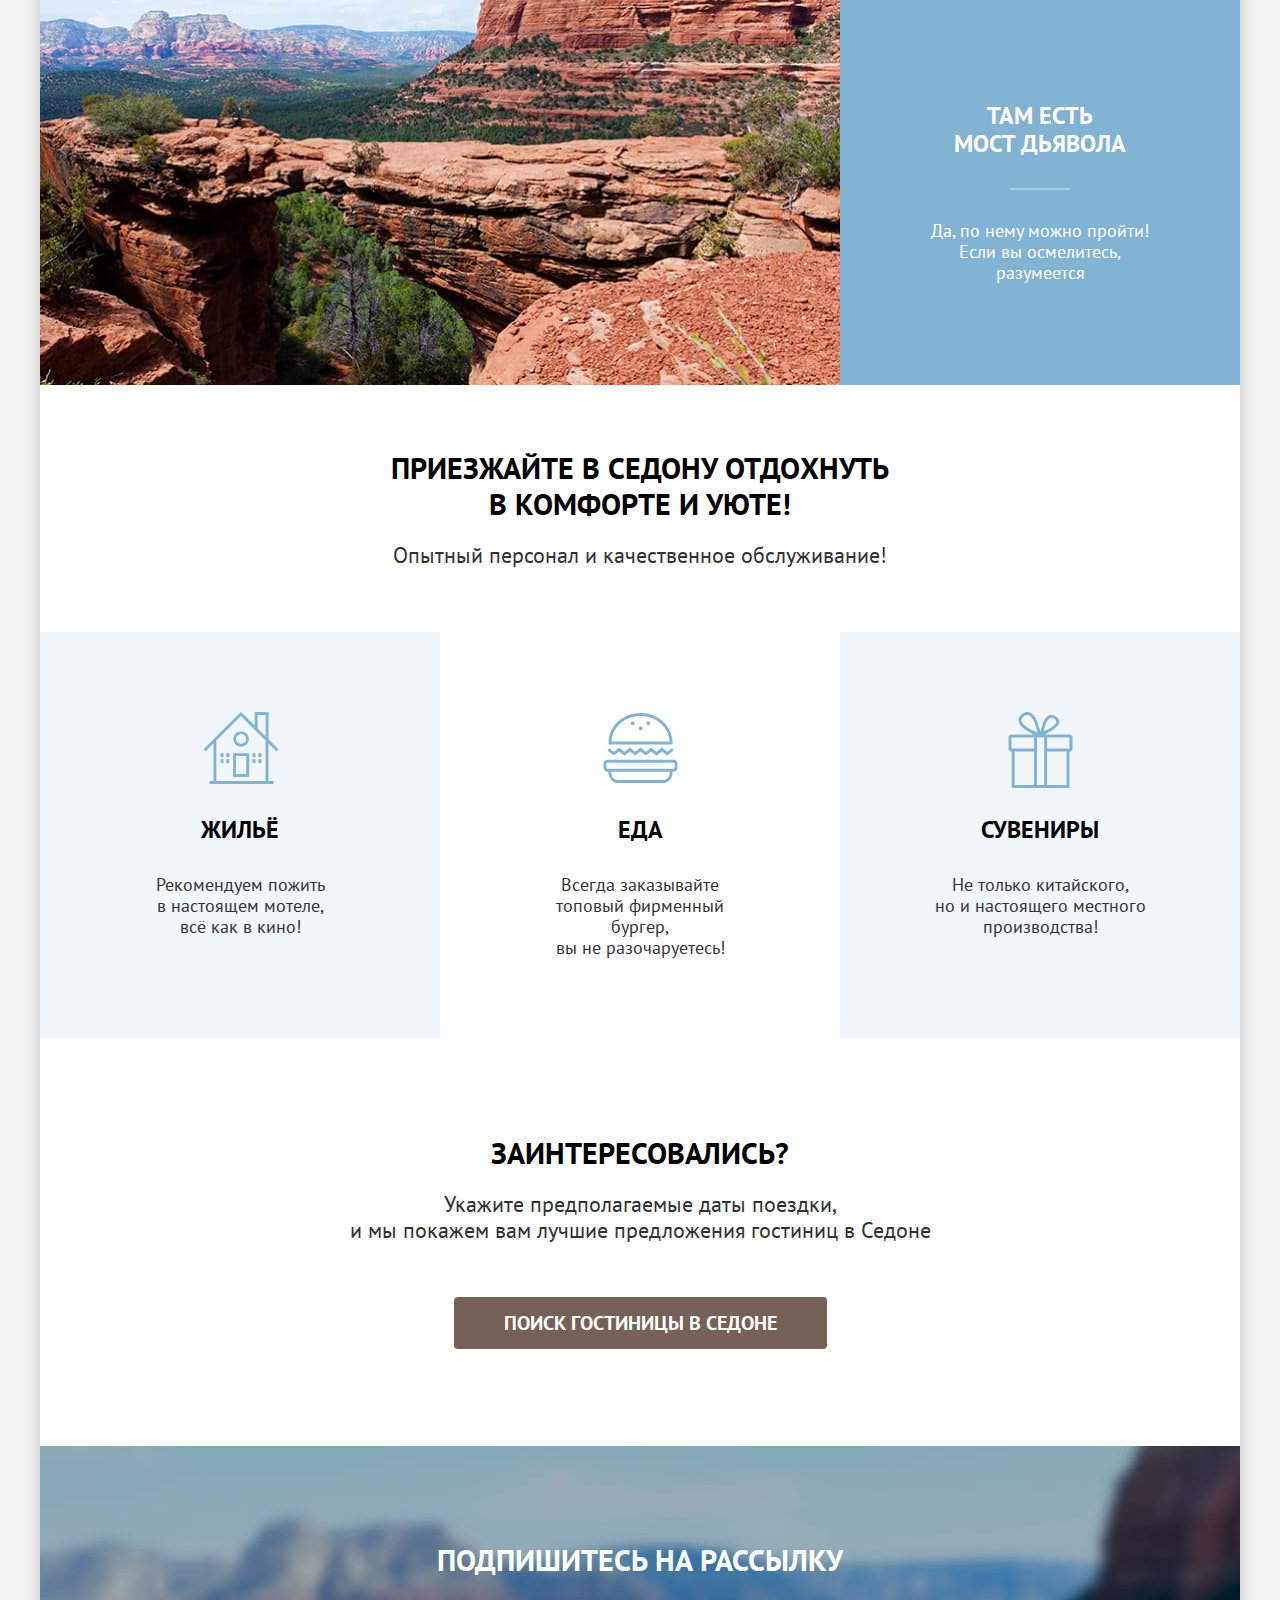
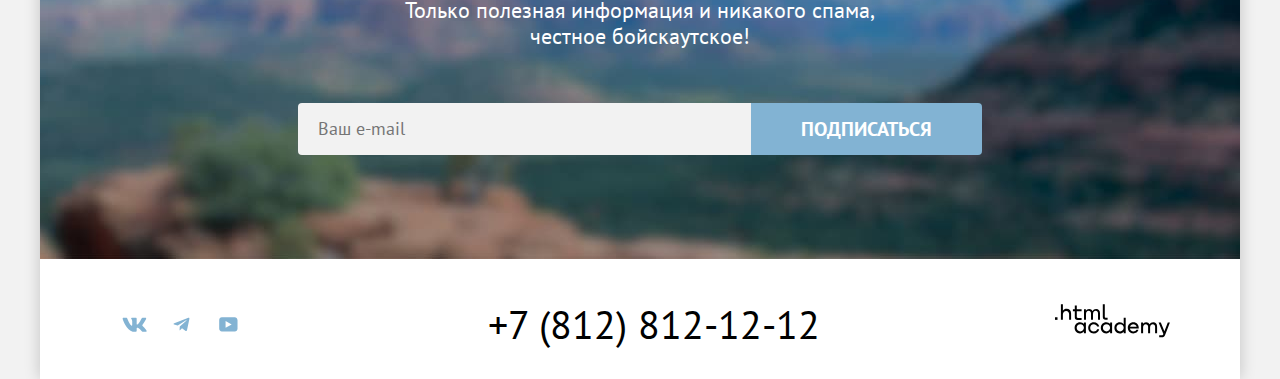
==== commit fd0dd7f5: ":heavy_check_mark: Сборка #9" ====
--- a/9/index.html
+++ b/9/index.html
@@ -12,9 +12,38 @@
     <div class="page-container">
       <header class="page-header" data-test="header">
         <nav class="navigation">
-          <a class="logo-link">
-            <img class="logo" src="images/logo.svg" width="140" height="70" alt="Логотип сайта Sedona" />
-          </a>
+          <a class="logo-link" href="#">
+            <svg class="logo" xmlns="http://www.w3.org/2000/svg" width="140" height="70" viewBox="0 0 140 70"
+              fill="none">
+              <g clip-path="url(#clip0_91815_29)">
+                <path d="M140 0H0L60.3623 65.7C65.6377 71.5 74.3623 71.5 79.6377 65.7L140 0Z" fill="#81B3D3" />
+                <path d="M37.2318 0.5L69.797 38.4L102.261 0.7L37.2318 0.5Z" fill="#23A9E1" />
+                <path
+                  d="M61.9856 14.6999H79.5363C78.2175 13.8999 75.0725 10.0999 73.4494 11.4999C73.3479 11.5999 68.4783 5.79992 65.3334 8.59992C62.5943 11.0999 61.2754 8.29992 58.232 10.1999C54.5798 12.5999 60.2609 13.8999 61.9856 14.6999ZM89.0725 11.1999L79.1305 11.2999C83.087 6.79992 84.8117 7.29992 89.0725 11.1999Z"
+                  fill="white" />
+                <path
+                  d="M99.0145 3.6V1.2H101.145L99.0145 3.6ZM49.1014 13C49.2029 13.1 51.5362 10.6 55.2898 8.1C58.7391 5.8 64.0145 3.2 69.8985 3.2C75.7826 3.2 81.1594 5.9 84.6087 8.2C88.3623 10.6 90.6956 13 90.7971 13.1L88.2609 16.1C83.6956 16.7 80.4493 20 75.9855 19.3C73.7536 18.9 73.6522 17.7 73.0435 16.4C72.5362 15.4 71.7246 15.6 70.7101 15.2C69.7971 14.8 69.1884 14.1 67.2609 14.5C65.6377 14.9 65.4348 17.4 63.3043 17.3C62.1884 17.2 62.0869 15.7 60.4638 13.7C56.3043 8.8 52.5107 9.41045 49.873 13.9104L49.1014 13ZM40.5797 1.2V3.1L38.9565 1.2H40.5797ZM95.2609 1.2H98.5072V4.2L95.2609 8V1.2ZM91.1014 12.6V1.2H94.6522V8.6L91.1014 12.6ZM90.5942 2.2V12.1C89.4783 11 88.2609 10 86.942 9.1L90.5942 2.2ZM86.4348 1.9V8.7C85.9275 8.4 85.5217 8 84.913 7.7C84.2029 7.3 83.4927 6.8 82.6812 6.4L86.4348 1.9ZM81.971 1.7V6C80.9565 5.5 79.8406 5 78.8261 4.5L81.971 1.7ZM82.5797 1.2H86.3333L82.5797 5.8V1.2ZM86.942 1.2H90.5942L86.942 8.3V1.2ZM78.0145 1.2H81.971L78.4203 4.3C78.3188 4.3 78.2174 4.2 78.1159 4.2L78.0145 1.2ZM77.5072 1.6V4C76.4927 3.6 75.4783 3.3 74.3623 3.1L77.5072 1.6ZM73.2464 1.6V2.9C72.5362 2.8 71.8261 2.7 71.0145 2.6L73.2464 1.6ZM66.3478 1.6L68.5797 2.6C67.7681 2.6 67.058 2.7 66.3478 2.9V1.6ZM62.1884 1.6L65.3333 3.1C64.2174 3.3 63.2029 3.6 62.1884 4V1.6ZM65.8406 2.8L62.4927 1.2H65.8406V2.8ZM69.3913 2.4L66.5507 1.1H69.3913V2.4ZM70.1014 1.2H73.0435L70.1014 2.5V1.2ZM73.8551 1.2H77.1014L73.8551 2.8V1.2ZM61.2754 4.3L57.7246 1.2H61.6812V4.2L61.2754 4.3ZM57.6232 1.7L60.7681 4.4C59.6522 4.8 58.6377 5.3 57.6232 5.9V1.7ZM53.2609 1.9L56.913 6.4C55.5942 7.1 54.3768 7.9 53.2609 8.8V1.9ZM49 2.2L52.6522 9.2C51.3333 10.2 50.1159 11.2 49 12.4V2.2ZM52.7536 8.2L49.1014 1.1H52.7536V8.2ZM57.1159 5.7L53.3623 1.1H57.1159V5.7ZM44.3333 7.5L41.0869 3.7V1.2H44.3333V7.5ZM44.942 1.2H48.4927V12.4L44.942 8.2V1.2ZM36.5217 0V14.6L70 54.5L103.478 15V0H36.5217Z"
+                  fill="#491213" />
+                <path d="M67.3623 46L70 41.8L72.6376 46L70 50.2001L67.3623 46Z" fill="#23A9E1" />
+                <path
+                  d="M75.2753 30.6C71.826 28.6 72.6376 27.1 75.4782 25.7C76.9999 25 80.3478 22.3 81.6666 23.2L75.2753 30.6ZM72.942 33.1C70.913 33 68.5796 32.7 66.5507 33.2C67.768 33.5 70.8115 34.4 67.9709 35.1C68.9854 36.5 70.6086 36.4 71.6231 35.2C71.2173 35 70.913 34.7 70.6086 34.5C71.7246 34.2 72.7391 33.6 72.942 33.1ZM74.1593 31.5C73.2463 30.7 72.2318 30.7 71.4202 31.5C70.2028 29.4 65.942 30.1 63.913 29.8C65.0289 32.4 73.6521 32.9 74.1593 31.5ZM67.2608 29.3C65.6376 28.8 60.3622 28.9 63.8115 27.5C64.9275 27.1 70.6086 27.6 67.2608 29.3ZM69.2898 26.3C68.7825 25.2 69.6956 23.9 71.0144 24.9C72.2318 25.7 70.4057 26.9 69.2898 26.3ZM66.3478 26.4C64.0144 27.1 60.9709 25.6 64.7246 24.9C67.0579 24.4 69.4927 25.4 66.3478 26.4C66.4492 26.4 66.2463 26.4 66.3478 26.4ZM63.7101 20.2C63.2028 21.8 62.1883 22.1 62.2898 20.2C62.3912 17.9 63.913 18.5 65.5362 17.6C66.855 16.9 67.5651 14.2 69.8985 15.8C70.913 16.5 72.1304 15.9 72.4347 17C72.4347 16.9 69.4927 23.7 71.1159 23.7C67.8695 23.7 69.2898 19.9 70.5072 17.3C69.2898 17.9 67.3622 21.6 68.9854 22.3C68.1738 23.4 65.5362 24.9 64.2173 23.8C63.1014 22.8 63.7101 21.5 63.7101 20.2ZM59.6521 23C53.9709 23 57.826 14.4 59.7536 14.9C61.9854 15.6 61.6811 23.1 59.6521 23ZM53.3622 14.8C50.7246 14.7 51.8405 12.2 53.6666 11.7C55.3912 11.2 58.942 12.8 60.1593 13.9C58.3333 14.5 55.9999 14.4 53.9709 14.5C53.768 12.5 53.2608 13.2 53.3622 14.8Z"
+                  fill="#DC6243" />
+                <path
+                  d="M72.8406 25.8001C69.8986 22.8001 77.203 23.1001 78.4203 22.0001C79.2319 22.3001 85.5218 16.6001 87.0435 17.0001C85.9276 18.3001 83.5943 22.3001 81.9711 22.3001C80.6522 22.3001 79.3334 22.1001 78.3189 23.0001C76.7971 24.4001 74.3624 25.1001 72.8406 25.8001Z"
+                  fill="#F49774" />
+                <path
+                  d="M73.7537 22.2C72.1305 23.1 70.6088 19.7 73.4494 20C75.2754 20.2 77.203 19.8 78.9276 20.1C77.6088 21.6 75.7827 22.4 73.7537 22.2Z"
+                  fill="#F4B1A4" />
+                <path
+                  d="M51.8406 20.9001C52.145 21.3001 52.4493 21.7001 52.3479 22.3001C52.3479 22.7001 51.7392 23.3001 52.145 23.5001L53.6667 21.7001C53.2609 21.6001 50.116 17.9001 50.116 17.5001L47.9856 18.6001C48.087 19.0001 48.7971 18.6001 49.2029 18.6001C49.7102 18.6001 50.116 19.0001 50.5218 19.3001C49.4058 20.2001 46.6667 22.6001 46.3624 22.6001C46.2609 22.6001 45.6522 22.2001 45.6522 22.6001C45.6522 22.8001 46.2609 23.3001 46.3624 23.4001L47.7827 25.1001C48.1885 24.9001 47.6812 24.6001 47.8841 24.3001C47.9856 24.1001 51.1305 21.6001 51.8406 20.9001ZM48.3914 16.4001C48.6957 16.3001 48.7971 16.7001 49 16.4001L47.3769 14.5001C47.174 14.2001 46.8696 13.9001 46.8696 14.5001C46.9711 14.9001 42.8116 18.2001 42.6087 18.3001C42.3044 18.4001 42.1015 18.0001 41.8986 18.4001C42.4058 19.0001 42.8116 19.5001 43.3189 20.1001C43.5218 20.3001 43.6232 20.5001 43.8261 20.7001C44.029 20.9001 43.9276 20.3001 43.9276 20.3001C43.8261 20.0001 44.2319 19.7001 44.5363 19.5001C45.5508 18.5001 48.087 16.4001 48.3914 16.4001ZM42.6087 15.8001C41.4928 16.1001 40.174 15.7001 39.8696 14.5001C39.4638 13.3001 40.2754 12.1001 41.1884 11.4001C42.1015 10.7001 43.5218 10.8001 44.029 11.9001C44.2319 12.4001 44.1305 13.0001 43.9276 13.5001C43.8261 13.8001 43.5218 14.1001 43.9276 14.3001C44.5363 13.6001 45.0435 12.9001 45.6522 12.2001C44.9421 11.8001 44.6377 11.1001 44.1305 10.5001C43.5218 9.80008 42.8116 9.10008 41.7971 9.00008C39.8696 8.70008 38.145 10.7001 37.9421 12.4001C37.8406 13.3001 38.145 14.2001 38.7537 15.0001C39.2609 15.6001 39.9711 16.1001 40.3769 16.8001C40.5798 16.9001 42.2029 16.1001 42.5073 16.0001C42.7102 16.0001 42.6087 15.9001 42.6087 15.8001C42.6087 15.8001 42.1015 16.0001 42.6087 15.8001ZM68.4783 39.4001C67.7682 38.9001 65.8406 36.4001 65.4348 35.9001L65.2319 35.6001L65.029 35.7001C64.9276 35.8001 65.1305 36.1001 65.029 36.3001C64.5218 37.1001 61.2754 39.5001 61.0725 39.7001C60.6667 39.9001 60.2609 39.6001 60.058 39.9001C60.5653 40.5001 61.8841 42.2001 62.087 42.2001C62.3913 42.2001 62.1884 41.7001 62.1884 41.6001C62.2899 41.4001 63.9131 40.0001 64.5218 39.5001C64.7247 39.3001 64.9276 39.8001 65.1305 40.0001C65.3334 40.3001 65.4348 40.7001 65.3334 41.0001C65.2319 41.2001 64.8261 41.6001 65.1305 41.8001C65.5363 41.3001 66.6522 40.0001 66.8551 39.8001C67.058 39.6001 66.4493 39.8001 66.5508 39.7001C66.3479 39.8001 66.0435 39.9001 65.8406 39.7001C65.7392 39.7001 65.1305 39.0001 65.2319 38.9001C65.5363 38.7001 65.8406 38.3001 66.2464 38.2001C66.8551 38.1001 67.2609 39.2001 67.3624 39.6001C67.4638 40.0001 67.4638 40.4001 67.2609 40.7001C67.1595 41.0001 66.9566 41.2001 67.2609 41.3001L68.6812 39.4001C68.6812 39.5001 68.5798 39.5001 68.4783 39.4001C68.5798 39.5001 68.3769 39.4001 68.4783 39.4001ZM59.145 30.5001C58.4348 30.5001 57.7247 30.8001 57.116 31.3001C55.6957 32.5001 55.4928 34.6001 56.6087 36.1001C57.9276 37.8001 60.058 38.0001 61.7827 36.8001C63.2029 35.6001 63.4058 33.5001 62.2899 32.0001C61.4783 31.0001 60.2609 30.5001 59.145 30.5001ZM60.3624 31.9001C61.2754 31.8001 61.8841 32.7001 61.4783 33.7001C61.0725 34.7001 60.058 35.7001 59.0435 36.1001C57.8261 36.6001 57.0145 35.6001 57.5218 34.4001C57.9276 33.4001 58.9421 32.4001 59.9566 32.0001C60.058 32.0001 60.1595 31.9001 60.3624 31.9001ZM57.5218 27.3001C57.8261 27.3001 58.1305 27.7001 58.3334 27.3001L56.9131 25.6001C56.5073 25.8001 56.9131 26.0001 56.8116 26.2001C56.6087 26.5001 55.087 26.7001 54.6812 26.8001C54.7827 26.4001 55.2899 25.1001 55.4928 25.0001C55.8986 24.7001 56.1015 25.3001 56.3044 24.9001L54.4783 22.8001C54.2754 22.6001 54.0725 22.1001 53.8696 22.4001C53.8696 22.4001 53.8696 23.4001 53.7682 23.5001C53.6667 23.7001 53.1595 25.9001 52.5508 26.4001C52.2464 26.7001 51.029 27.7001 50.7247 27.8001C50.4203 27.9001 50.2174 27.4001 49.9131 27.8001L51.5363 29.7001C51.6377 29.8001 51.9421 30.3001 52.0435 30.3001C52.3479 30.4001 52.0435 29.7001 52.145 29.6001C52.2464 29.3001 53.7682 27.8001 54.4783 27.7001C55.3913 27.5001 56.5073 27.2001 57.5218 27.3001C57.7247 27.3001 57.3189 27.3001 57.5218 27.3001ZM82.0725 34.0001C82.174 34.4001 82.2754 34.9001 82.174 35.3001C82.0725 35.9001 81.5653 37.2001 80.7537 36.8001C79.9421 36.4001 79.3334 35.7001 78.6232 35.1001C79.1305 34.5001 79.6377 34.0001 80.5508 34.3001C80.7537 34.4001 80.9566 34.3001 80.7537 34.1001C80.4493 33.9001 78.7247 32.8001 78.6232 32.9001C78.4203 33.1001 78.9276 33.5001 78.7247 33.9001C78.6232 34.2001 78.3189 34.4001 78.116 34.7001C77.6087 34.3001 76.8986 33.9001 77.4058 33.2001C77.8116 32.8001 78.2174 32.4001 78.8261 32.3001C79.2319 32.2001 80.0435 32.6001 80.145 32.2001C79.4348 31.9001 78.7247 31.5001 78.0145 31.2001C78.116 31.7001 75.7827 34.1001 75.2754 34.7001C75.174 34.8001 74.8696 35.1001 74.8696 35.2001C74.8696 35.5001 75.2754 35.3001 75.2754 35.3001C75.5798 35.2001 79.7392 38.6001 79.8406 38.9001C79.9421 39.1001 79.7392 39.3001 79.8406 39.4001C79.8406 39.4001 79.9421 39.5001 80.0435 39.5001C80.3479 39.2001 82.9856 35.6001 83.5942 35.5001C83.087 34.7001 82.5798 33.9001 82.0725 33.1001C81.6667 33.3001 81.9711 33.8001 82.0725 34.0001ZM78.0145 38.4001C76.6957 37.5001 74.3624 39.2001 73.9566 39.4001C73.2464 39.7001 72.7392 39.0001 73.145 38.4001C73.4493 37.9001 74.058 37.6001 74.6667 37.6001C74.8696 37.6001 75.5798 37.7001 75.5798 37.6001C75.6812 37.5001 75.6812 37.5001 75.5798 37.4001C74.9711 37.0001 74.4638 36.6001 73.8551 36.3001C73.7537 37.0001 72.9421 37.4001 72.5363 37.9001C72.029 38.5001 71.5218 39.2001 71.5218 39.9001C71.5218 40.6001 71.9276 41.3001 72.6377 41.6001C73.3479 42.0001 74.1595 41.7001 74.8696 41.3001C75.2754 41.0001 75.6812 40.7001 76.087 40.5001C76.6957 40.2001 77.6087 40.5001 77.4058 41.3001C77.2029 42.0001 76.4928 42.6001 75.7827 42.8001C75.3769 42.9001 74.9711 42.9001 74.5653 42.7001C74.2609 42.6001 73.9566 42.2001 73.7537 42.6001L76.087 44.2001C76.1885 43.7001 76.3913 43.5001 76.7971 43.2001C77.3044 42.8001 77.7102 42.3001 78.116 41.8001C78.9276 40.9001 79.2319 39.3001 78.0145 38.4001ZM95.8696 10.3001C95.8696 10.4001 95.8696 10.4001 95.8696 10.3001L94.9566 11.3001L94.145 12.3001C93.9421 12.5001 93.8406 12.6001 94.145 12.8001C94.6522 12.5001 97.6957 17.6001 97.4928 18.3001C96.9856 18.5001 92.9276 15.0001 92.8261 14.8001C92.8261 14.7001 93.029 14.1001 92.7247 14.2001C92.6232 14.2001 92.2174 14.8001 92.116 14.9001L91.5073 15.6001C91.7102 15.9001 91.8116 15.6001 92.116 15.6001C92.3189 15.7001 93.3334 16.5001 93.6377 16.7001C93.1305 16.7001 91.9131 16.8001 91.7102 16.8001C91.1015 16.9001 91.4058 16.4001 91 16.2001L89.4783 18.0001L88.5653 19.0001C88.5653 19.0001 88.5653 19.0001 88.5653 19.1001C88.7682 19.3001 88.6667 19.2001 88.9711 19.1001C89.2754 19.0001 93.3334 22.3001 93.4348 22.5001C93.6377 22.8001 93.3334 23.1001 93.7392 23.3001L94.9566 21.9001C95.058 21.8001 95.058 21.8001 94.9566 21.8001C94.6522 21.6001 94.6522 21.9001 94.2464 21.9001C93.9421 21.8001 91.3044 19.7001 90.3913 18.9001L95.7682 18.7001C95.9711 18.7001 96.4783 19.3001 96.4783 19.5001C96.3769 19.7001 96.174 19.9001 96.4783 20.0001C96.7827 19.6001 97.087 19.3001 97.3913 18.9001L97.4928 18.7001C97.5942 18.7001 97.5942 18.6001 97.5942 18.5001L97.6957 18.4001C98 18.1001 98.9131 17.1001 98.8116 17.0001C98.5073 16.7001 98.4058 17.3001 98 17.0001C97.7971 16.8001 97.1884 15.8001 97.087 15.6001C96.8841 15.3001 97.4928 15.0001 97.6957 14.9001C98.2029 14.6001 99.8261 14.1001 100.029 15.1001C100.029 15.3001 99.8261 15.5001 99.9276 15.6001C99.9276 15.6001 100.029 15.8001 100.13 15.7001L102.261 13.1001C102.159 13.0001 102.159 13.0001 102.058 12.9001C101.551 13.4001 96.4783 11.4001 96.174 11.1001C96.0725 10.9001 96.0725 10.3001 95.8696 10.3001ZM95.6667 12.9001C96.4783 13.2001 97.1884 13.5001 98 13.9001C97.7971 14.0001 97.5942 14.1001 97.3913 14.2001C97.1885 14.3001 96.9856 14.5001 96.7827 14.7001L95.6667 12.9001ZM88.9711 20.6001C87.8551 20.5001 86.7392 21.0001 85.9276 21.9001C84.7102 23.4001 84.8116 25.6001 86.3334 26.8001C87.8551 28.0001 90.087 27.7001 91.3044 26.3001C92.5218 24.8001 92.4203 22.6001 90.8986 21.4001C90.3913 21.0001 89.6812 20.7001 88.9711 20.6001ZM87.5508 22.2001C88.1595 22.2001 88.8696 22.6001 89.2754 22.9001C90.087 23.4001 91.5073 24.6001 90.7971 25.6001C90.7971 25.5001 90.8986 25.5001 90.6957 25.7001C89.8841 26.5001 88.4638 25.8001 87.7537 25.2001C87.0435 24.7001 85.7247 23.5001 86.5363 22.5001C86.8406 22.3001 87.145 22.2001 87.5508 22.2001ZM84.4058 26.5001C83.1884 26.4001 81.9711 27.0001 81.058 28.1001C80.4493 28.9001 79.7392 29.6001 79.1305 30.4001C79.3334 30.7001 79.6377 30.3001 79.9421 30.5001C80.2464 30.7001 84.1015 33.8001 84.1015 34.0001C84.2029 34.3001 83.8986 34.4001 84.2029 34.6001C84.3044 34.7001 87.145 31.2001 87.4493 30.6001C87.8551 29.5001 87.5508 28.2001 86.6377 27.4001C86.7392 27.5001 86.8406 27.5001 86.6377 27.4001C85.8261 26.8001 85.116 26.5001 84.4058 26.5001ZM83.2899 28.1001C83.3913 28.1001 83.4928 28.1001 83.5942 28.1001C85.0145 28.5001 87.0435 30.2001 85.7247 31.7001C85.5218 31.9001 85.7247 31.7001 85.3189 32.1001C85.116 32.3001 81.058 29.1001 81.2609 28.9001C81.6667 28.4001 82.5798 28.0001 83.2899 28.1001Z"
+                  fill="white" />
+              </g>
+              <defs>
+                <clipPath id="clip0_91815_29">
+                  <rect width="140" height="70" fill="white" />
+                </clipPath>
+              </defs>
+            </svg> </a>
           <ul class="navigation-list">
             <li class="navigation-item">
               <a class="navigation-link navigation-link-current">Главная</a>
@@ -30,8 +59,8 @@
           <ul class="navigation-list navigation-user">
             <li class="navigation-item">
               <a class="navigation-link" href="#">
-                <svg class="navigation-icon" aria-hidden="true" focusable="false" xmlns="http://www.w3.org/2000/svg"
-                  width="19" height="19" viewBox="0 0 19 19" fill="none">
+                <svg class="navigation-icon-search" aria-hidden="true" focusable="false"
+                  xmlns="http://www.w3.org/2000/svg" width="19" height="19" viewBox="0 0 19 19" fill="none">
                   <path
                     d="M18.5 17.0083L14.8 13.3287C15.8 12.0359 16.5 10.3453 16.5 8.4558C16.5 4.08011 12.9 0.5 8.5 0.5C4.1 0.5 0.5 4.17956 0.5 8.55525C0.5 12.9309 4.1 16.511 8.5 16.511C10.3 16.511 12 15.9144 13.4 14.8204L17.1 18.5L18.5 17.0083ZM8.5 14.5221C5.2 14.5221 2.5 11.837 2.5 8.55525C2.5 5.27348 5.2 2.5884 8.5 2.5884C11.8 2.5884 14.5 5.27348 14.5 8.55525C14.5 11.837 11.8 14.5221 8.5 14.5221Z" />
                 </svg>
@@ -40,8 +69,8 @@
             </li>
             <li class="navigation-item">
               <a class="navigation-link" href="#">
-                <svg class="navigation-icon" aria-hidden="true" focusable="false" xmlns="http://www.w3.org/2000/svg"
-                  width="18" height="17" viewBox="0 0 18 17" fill="none">
+                <svg class="navigation-icon-heart" aria-hidden="true" focusable="false"
+                  xmlns="http://www.w3.org/2000/svg" width="18" height="17" viewBox="0 0 18 17" fill="none">
                   <path
                     d="M8.9 17C8.6 17 8.3 16.9 8.1 16.6C2.7 10.5 1.4 9.1 1.1 8.7C0.4 7.8 0 6.6 0 5.4C0 2.4 2.4 0 5.5 0C6.8 0 8 0.5 9 1.3C10 0.5 11.3 0 12.5 0C15.5 0 18 2.4 18 5.4C18 6.7 17.5 7.9 16.7 8.8L9.7 16.7C9.5 16.9 9.3 17 8.9 17ZM2.9 7.5C3.2 7.9 6.4 11.5 9 14.4L15.2 7.4C15.7 6.9 15.9 6.2 15.9 5.4C15.9 3.6 14.4 2.1 12.6 2.1C11.6 2.1 10.6 2.6 9.9 3.4C9.6 3.7 9.3 3.8 9 3.8C8.7 3.8 8.4 3.6 8.2 3.4C7.5 2.6 6.5 2.1 5.5 2.1C3.7 2.1 2.2 3.6 2.2 5.4C2.1 6.3 2.5 7 2.9 7.5C2.8 7.5 2.8 7.5 2.9 7.5Z" />
                 </svg>
@@ -160,7 +189,7 @@
               <label class="visually-hidden" for="newsletter-email">Email</label>
               <input class="field" placeholder="Ваш e-mail" type="email" name="newsletter-email" id="newsletter-email"
                 required />
-              <button class="newsletter-button" type="button">
+              <button class="newsletter-button" type="submit">
                 <span>Подписаться</span>
               </button>
             </form>
@@ -242,6 +271,79 @@
           </section>
         </div>
       </footer>
+
+      <div class="modal-container modal-container-close">
+        <div class="modal modal-search">
+          <section class="modal-content">
+            <button class="modal-close-button">
+              <span class="visually-hidden">Закрыть</span>
+            </button>
+            <h2 class="modal-title">Поиск гостиницы в Седоне</h2>
+
+            <form class="search-form" action="https://echo.htmlacademy.ru/" method="post">
+              <div class="field-group-container-1">
+                <p class="field-group">
+                  <label class="field-group-title" for="date-arrival">Дата Заезда:</label>
+                  <input class="search-form-field" type="text" id="date-arrival" name="date-arrival"
+                    placeholder="Укажите дату" value="27 апреля 2020" required>
+                  <span class="modal-error">Мы не можем отправить вас в прошлое.</span>
+                </p>
+                <p class="field-group">
+                  <label class="field-group-title" for="date-departure">Дата Выезда:</label>
+                  <input class="search-form-field" type="text" id="date-departure" name="date-departure"
+                    placeholder="Укажите дату" value="1 сентября 2023" required>
+                  <span class="modal-available">На эти даты есть свободные номера. Пока есть.</span>
+                </p>
+              </div>
+              <div class="field-group-container-2">
+                <p class="field-group field-group-adults">
+                  <label class="field-group-title" for="adults">Взрослые:</label>
+                  <button class="less quantity-button">
+                    <svg xmlns="http://www.w3.org/2000/svg" width="14" height="2" viewBox="0 0 14 2" fill="none">
+                      <path d="M0 0L0 2L14 2V0L0 0Z" />
+                    </svg>
+                  </button>
+                  <input class="search-form-field field-people" type="number" id="adults" max="10" min="0" name="adults"
+                    value="2" required>
+                  <button class="more quantity-button">
+                    <svg xmlns="http://www.w3.org/2000/svg" width="14" height="14" viewBox="0 0 14 14" fill="none">
+                      <path d="M14 6H8V0H6V6H0V8H6V14H8V8H14V6Z" />
+                    </svg>
+                  </button>
+                </p>
+                <p class="field-group field-group-children">
+                  <span class="field-tooltip form-tooltip-icon">
+                    <label class="field-group-title" for="children">Дети:</label>
+                    <span class="tooltip">
+                      <button class="tooltip-toggle" type="button" aria-labelledby="tooltip-label-info">
+                        <span class="tooltip-icon">i</span>
+                      </button>
+                      <span class="tooltip-text" role="toolbar" id="tooltip-label-info">Укажите количество детей,
+                        которые будут с вами, возраст которых от 6 до
+                        18 лет. Дети до 6 лет размещаются бесплатно.</span>
+                    </span>
+                  </span>
+                  <button class="less quantity-button">
+                    <svg xmlns="http://www.w3.org/2000/svg" width="14" height="2" viewBox="0 0 14 2" fill="none">
+                      <path d="M0 0L0 2L14 2V0L0 0Z" />
+                    </svg>
+                  </button>
+                  <input class="search-form-field field-people" type="number" id="children" max="10" min="0"
+                    name="children" value="2" required>
+                  <button class="more quantity-button">
+                    <svg xmlns="http://www.w3.org/2000/svg" width="14" height="14" viewBox="0 0 14 14" fill="none">
+                      <path d="M14 6H8V0H6V6H0V8H6V14H8V8H14V6Z" />
+                    </svg>
+                  </button>
+                </p>
+              </div>
+              <button class="button-apply button-modal-search" type="submit">Найти</button>
+            </form>
+          </section>
+
+        </div>
+      </div>
+
     </div>
   </body>
 
--- a/9/styles/styles.css
+++ b/9/styles/styles.css
@@ -69,12 +69,25 @@
     margin-bottom: -6px;
 }
 
+.logo:hover {
+    fill-opacity: 0.6;
+}
+
+.logo:active {
+    fill-opacity: 0.3;
+}
+
+.logo:focus {
+    fill-opacity: 0.3;
+}
+
 .navigation-list {
     display: flex;
+    justify-content: flex-start;
     flex-wrap: wrap;
     width: 620px;
     margin: 0;
-    margin-left: 30px;
+    margin-left: 29px;
     padding: 0;
     list-style: none;
 }
@@ -107,15 +120,15 @@
 }
 
 .navigation-link:hover {
-    background-color: rgba(131, 179, 211, 0.20);
+    opacity: 0.6;
 }
 
 .navigation-link:active {
-    background-color: #82B3D3;
+    opacity: 0.3;
 }
 
 .navigation-link:focus {
-    background-color: #68A2CA;
+    opacity: 0.3;
 }
 
 .navigation-link-current::before {
@@ -134,18 +147,29 @@
     min-height: 20px;
 }
 
-.navigation-icon {
-    right: auto;
+.navigation-icon-search {
+    position: absolute;
+    top: 22px;
+    left: 28px;
+    margin-left: auto;
+    margin-right: auto;
+    fill: #000000;
+}
+
+.navigation-icon-heart {
+    position: absolute;
+    top: 24px;
     left: 20px;
-    margin: auto 0;
+    margin-left: auto;
+    margin-right: auto;
     fill: #000000;
 }
 
 .navigation-user-value {
     display: block;
     position: absolute;
-    top: 11px;
-    right: 7px;
+    top: 12px;
+    right: 5px;
 
     color: #ffffff;
     background-color: #7DB54F;
@@ -172,7 +196,7 @@
     background-color: #756157;
     border-radius: 4px;
 
-    padding: 8px 34px;
+    padding: 8px 20px;
     width: 160px;
 }
 
@@ -222,7 +246,7 @@
     background-color: #ffffff;
     padding: 0;
     margin: 0;
-    margin-bottom: 64px;
+    margin-bottom: 65px;
 }
 
 .advantages-title {
@@ -276,10 +300,10 @@
 
     display: flex;
     flex-direction: column;
-    justify-content: flex-start;
+    justify-content: center;
     align-items: center;
 
-    padding: 90px 85px;
+    padding: 92px 85px;
     margin-top: auto;
     margin-bottom: auto;
 }
@@ -335,7 +359,7 @@
 .rest {
     background-color: #ffffff;
     margin: 0;
-    margin-bottom: 96px;
+    margin-bottom: 97px;
 }
 
 .rest h2 {
@@ -372,7 +396,7 @@
     justify-content: flex-start;
     align-items: center;
 
-    padding: 180px 85px 80px;
+    padding: 184px 85px 80px;
 
     background-color: rgba(131, 179, 211, 0.12);
     background-position: center 80px;
@@ -421,7 +445,7 @@
     text-align: center;
     background-color: #ffffff;
     margin: 0;
-    margin-bottom: 96px;
+    margin-bottom: 97px;
 }
 
 .form-title {
@@ -500,7 +524,7 @@
 .newsletter-title {
     padding: 0;
     margin: 0;
-    margin-bottom: 20px;
+    margin-bottom: 19px;
     font-size: 30px;
     line-height: 36px;
     text-transform: uppercase;
@@ -517,6 +541,7 @@
 
 .field {
     font-family: inherit;
+    font-size: 18px;
     background-color: #F2F2F2;
     color: #000000;
     border-radius: 4px 0 0 4px;
@@ -525,7 +550,7 @@
     line-height: 24px;
 
     width: 452px;
-    padding: 12px 20px;
+    padding: 14px 20px;
 }
 
 .newsletter-button {
@@ -571,7 +596,7 @@
     display: flex;
     justify-content: space-between;
 
-    padding: 40px 70px 30px;
+    padding: 45px 70px 35px;
     margin: 0;
 }
 
@@ -776,7 +801,7 @@
 }
 
 /* filter */
-.container-filter {
+.catalog-filter {
     display: flex;
 }
 
@@ -799,6 +824,10 @@
 
 .catalog-filter-list-price {
     display: flex;
+}
+
+.catalog-filter-item:not(:last-child) {
+    margin-bottom: 15px;
 }
 
 .catalog-filter-title {
@@ -809,65 +838,128 @@
     text-transform: capitalize;
 }
 
+/* Checkbox */
 .control {
+    position: relative;
+    display: block;
+    padding-left: 36px;
     font-size: 18px;
     line-height: 23px;
 }
 
-/* .control:hover {
+.control-mark {
+    position: absolute;
+    top: 0;
+    left: 0;
+    width: 20px;
+    height: 20px;
+    background: #ffffff;
+    border-radius: 30%;
+}
+
+.control:hover .control-mark,
+.control-label:hover {
     opacity: 0.6;
 }
 
-.control:active {
-    border: none;
+.control:active .control-mark,
+.control-label:active {
     opacity: 0.3;
-} */
-
-/* .control-input {
-
-} */
-
-/* .control-input:hover {
-    opacity: 0.6;
-}
-
-.control-input:focus {
-    border: none;
-    border-radius: 4px;
-    outline: 3px solid #83B3D3;
-}
-
-.control-input:active {
-    opacity: 0.3;
-    border: none;
-    border-radius: 4px;
-}
-
-.control-input-price {
-    width: 143px;
-} */
-
+}
+
+.control-input:focus + .control-mark {
+    outline: 4px solid #83B3D3;
+}
+
+.control-input[type="checkbox"]:checked + .control-mark::before {
+    position: absolute;
+    top: 10px;
+    left: 6px;
+    width: 12px;
+    height: 2px;
+    background-color: #3F5E72;
+    content: "";
+}
+
+.control-input[type="checkbox"]:checked + .control-mark::after {
+    position: absolute;
+    top: 11px;
+    left: 3px;
+    width: 6px;
+    height: 2px;
+    background-color: #3F5E72;
+    content: "";
+}
+
+.control-input[type="checkbox"]:checked + .control-mark::before {
+    transform: rotate(-45deg);
+}
+
+  .control-input[type="checkbox"]:checked + .control-mark::after {
+    transform: rotate(45deg);
+}
+
+/* radio */
+.control-input[type="radio"] + .control-mark {
+    border-radius: 50%;
+}
+
+.control-input[type="radio"]:checked + .control-mark::before {
+    content: "";
+    position: absolute;
+    top: 5px;
+    left: 5px;
+    width: 10px;
+    height: 10px;
+    background-color: #3F5E72;
+    border-radius: 50%;
+}
+
+/* range */
 .range {
     width: 288px;
 }
 
 .range-wrapper-inputs {
     display: flex;
-}
-
-.catalog-filter-label:not(:last-child) {
+    position: relative;
+}
+
+.range-filter-min {
     margin-right: 2px;
+    position: relative;
+    margin-bottom: 38px;
+}
+
+.range-filter-max{
+    position: relative;
+    margin-bottom: 38px;
 }
 
 .range-input {
     font-family: inherit;
+    font-size: 18px;
+    font-weight: 700;
+    line-height: 24px;
+    color: #000000;
     box-sizing: border-box;
 
     padding: 12px 20px;
+    padding-right: 40px;
     width: 143px;
-    border-radius: 4px 0px 0px 4px;
+
     background: #f2f2f2;
     border: none;
+}
+
+.range-input:hover {
+    background: #E6E6E6;
+}
+
+.range-input:active,
+.range-input:focus {
+    outline: 3px solid #83B3D3;
+    background: #E6E6E6;
 }
 
 .range-input::-webkit-outer-spin-button,
@@ -876,14 +968,41 @@
     margin: 0;
 }
 
-.catalog-filter-label:last-child .range-input {
+.range-filter-min .range-input {
+    border-radius: 4px 0px 0px 4px;
+}
+
+.range-filter-max .range-input {
     border-radius: 0px 4px 4px 0px;
+}
+
+.range-filter-min span {
+    font-size: 18px;
+    line-height: 24px;
+    color: #000000;
+    opacity: 0.3;
+
+    position: absolute;
+    right: 20px;
+    top: 50%;
+    transform: translateY(-50%);
+}
+
+.range-filter-max span {
+    font-size: 18px;
+    line-height: 24px;
+    color: #000000;
+    opacity: 0.3;
+
+    position: absolute;
+    right: 20px;
+    top: 50%;
+    transform: translateY(-50%);
 }
 
 .range-scale {
     position: relative;
     height: 4px;
-    margin-top: 44px;
     background-color: #e5e5e58d;
 }
 
@@ -901,6 +1020,8 @@
     border-radius: 30%;
     border: none;
     cursor: pointer;
+    top: 50%;
+    transform: translateY(-50%);
 }
 
 .range-toggle:hover {
@@ -915,18 +1036,14 @@
     outline: 4px solid #83B3D3;
 }
 
-.toggle-min {
-    top: -8px;
-}
-
 .toggle-max {
-    top: -8px;
     right: -10px;
 }
 
 .container-button {
     display: flex;
     flex-direction: column;
+    justify-content: flex-end;
 }
 
 .button-filter {
@@ -1023,10 +1140,16 @@
     line-height: 21px;
 
     padding: 0 20px;
+    padding-right: 32px;
 
     border: 2px solid #E5E5E5;
     border-radius: 4px;
     margin-left: auto;
+
+    background-image: url("../images/select-arrow.svg");
+    background-repeat: no-repeat;
+    background-position: right 20px center;
+    appearance: none;
 }
 
 .select-control:hover {
@@ -1389,3 +1512,318 @@
     margin: 0;
     margin-bottom: 54px;
 }
+
+/* modal-container */
+.modal-container {
+    position: fixed;
+    top: 0;
+    left: 0;
+    display: flex;
+    width: 100%;
+    height: 100%;
+    background-color: rgba(242, 242, 242, 0.80);
+}
+
+.modal-container-close {
+    display: none;
+}
+
+.modal {
+    margin: auto;
+    padding: 64px 70px;
+    background-color: #ffffff;
+    border-radius: 30px;
+    box-shadow: 0px 25px 50px 0px rgba(0, 0, 0, 0.15);
+}
+
+.modal-search {
+    width: 577px;
+}
+
+.modal-content {
+    position: relative;
+}
+
+.modal-close-button {
+    position: absolute;
+    padding: 0;
+    top: 0;
+    right: -18px;
+    width: 52px;
+    height: 52px;
+    background-color: #F2F2F2;
+    border: none;
+    border-radius: 50%;
+    background-image: url("../images/modal-container/modal-close.svg");
+    background-repeat: no-repeat;
+    background-position: center;
+    cursor: pointer;
+}
+
+.modal-close-button:hover {
+    background-color: #E6E6E6;
+}
+
+.modal-close-button:active {
+    opacity: 0.3;
+}
+
+.modal-close-button:focus {
+    background-color: #E6E6E6;
+    outline: 3px solid #83B3D3;
+}
+
+.modal-title {
+    margin: 0;
+    margin-bottom: 64px;
+    padding-right: 30px;
+
+    font-size: 30px;
+    line-height: 36px;
+    text-transform: uppercase;
+    color: #000000;
+}
+
+.field-group-container-1 .field-group {
+    display: flex;
+    flex-wrap: wrap;
+    justify-content: space-between;
+    align-items: center;
+}
+
+.field-group-container-1 .search-form-field {
+    width: 380px;
+    padding: 12px 40px 12px 20px;
+    background-image: url("../images/modal-container/modal-calendar.svg");
+    background-repeat: no-repeat;
+    background-position: right 20px center;
+}
+
+.field-group-container-1 .field-group-title {
+    max-width: 137px;
+}
+
+.modal-error {
+    margin-top: 4px;
+    margin-left: 157px;
+    color: #FF5757;
+    font-size: 16px;
+    line-height: 21px;
+}
+
+.modal-available {
+    margin-top: 4px;
+    margin-left: 157px;
+    font-size: 16px;
+    line-height: 21px;
+}
+
+.field-group-container-2 {
+    display: flex;
+    justify-content: space-between;
+    align-items: center;
+}
+
+.field-group-container-2 .field-group {
+    display: flex;
+    justify-content: space-between;
+    align-items: center;
+}
+
+.field-group-adults .field-group-title {
+    margin-right: 46px;
+}
+
+.field-group-children .field-group-title {
+    margin-right: 82px;
+}
+
+.field-group-container-2 .search-form-field {
+    padding: 14px 0;
+    width: 30px;
+    border-radius: 0;
+    line-height: 20px;
+    text-align: center;
+}
+
+.field-people::-webkit-outer-spin-button,
+.field-people::-webkit-inner-spin-button {
+    appearance: none;
+    margin: 0;
+}
+
+.less {
+    border-radius: 4px 0 0 4px;
+}
+
+.less svg {
+    padding: 9px 3px;
+}
+
+.more {
+    border-radius: 0 4px 4px 0;
+}
+
+.more svg {
+    padding: 3px;
+}
+
+.quantity-button {
+    display: flex;
+    justify-content: center;
+    align-items: center;
+
+    border: none;
+    padding: 0;
+    margin: 0;
+    width: 40px;
+    height: 48px;
+}
+
+.quantity-button svg {
+    fill: #756157;
+    fill-opacity: 0.3;
+}
+
+.quantity-button:hover svg {
+    fill: #000000;
+    fill-opacity: 1;
+}
+
+.quantity-button:active svg {
+    fill: #000000;
+    fill-opacity: 1;
+}
+
+.quantity-button:focus svg {
+    fill: #000000;
+    fill-opacity: 1;
+    border-radius: 4px;
+    outline: 3px solid #82B3D3;
+}
+
+.field-group-title {
+    color: #000000;
+    font-size: 20px;
+    font-weight: 700;
+    line-height: 24px;
+    text-transform: capitalize;
+}
+
+.form-tooltip-icon {
+    position: relative;
+    padding-left: 10px;
+}
+
+.search-form-field {
+    color: #000000;
+    font-family: PT Sans;
+    font-size: 18px;
+    font-weight: 700;
+    line-height: 24px;
+    border: none;
+    border-radius: 4px;
+    background-color: #F2F2F2;
+}
+
+.search-form-field:hover {
+    background-color: #E6E6E6;
+    opacity: 0.6;
+}
+
+.search-form-field:active,
+.search-form-field:focus {
+    outline: 3px solid #83B3D3;
+    background-color: #E6E6E6;
+    opacity: 0.6;
+}
+
+.search-form .field-group {
+    margin: 0;
+    margin-bottom: 48px;
+}
+
+.button-modal-search {
+    width: 100%;
+    margin: 0;
+    padding: 18px 77px;
+    border-radius: 10px;
+
+    font-family: PT Sans;
+    font-size: 20px;
+    font-weight: 700;
+    line-height: 24px;
+    text-transform: uppercase;
+}
+
+/* tooltip */
+.tooltip {
+    position: absolute;
+    margin-top: 1px;
+    margin-left: -70px;
+    width: 26px;
+    height: 26px;
+}
+
+.tooltip-toggle {
+    display: block;
+    border: none;
+    border-radius: 50%;
+    width: 26px;
+    height: 26px;
+    margin: 0;
+    background-color: #83B3D3;
+}
+
+.tooltip-icon {
+    color: #ffffff;
+    font-family: inherit;
+    font-size: 20px;
+}
+
+.tooltip-toggle:hover .tooltip-icon {
+    opacity: 0.3;
+}
+
+.tooltip-text {
+    border-radius: 10px;
+    background: #333333;
+    color: #ffffff;
+    box-shadow: 0px 15px 30px 0px rgba(0, 0, 0, 0.30);
+    text-transform: none;
+
+    font-size: 16px;
+    line-height: 20px;
+
+    padding: 15px 18px 18px 22px;
+    width: 216px;
+
+    position: absolute;
+    top: 100%;
+    left: 50%;
+    transform: translateX(-50%) translateY(15px);
+    z-index: 1;
+    display: none;
+}
+
+.tooltip-text::before {
+    content: "";
+    background-image: url("../images/modal-container/tooltip-triangle.svg");
+    background-repeat: no-repeat;
+    background-position: center;
+    widows: 19px;
+    height: 9px;
+    position: absolute;
+
+    bottom: 100%;
+    left: 0;
+    right: 0;
+    margin-left: auto;
+    margin-right: auto;
+
+}
+
+.tooltip-toggle:hover + .tooltip-text,
+.tooltip-toggle:focus + .tooltip-text {
+  display: block;
+}
